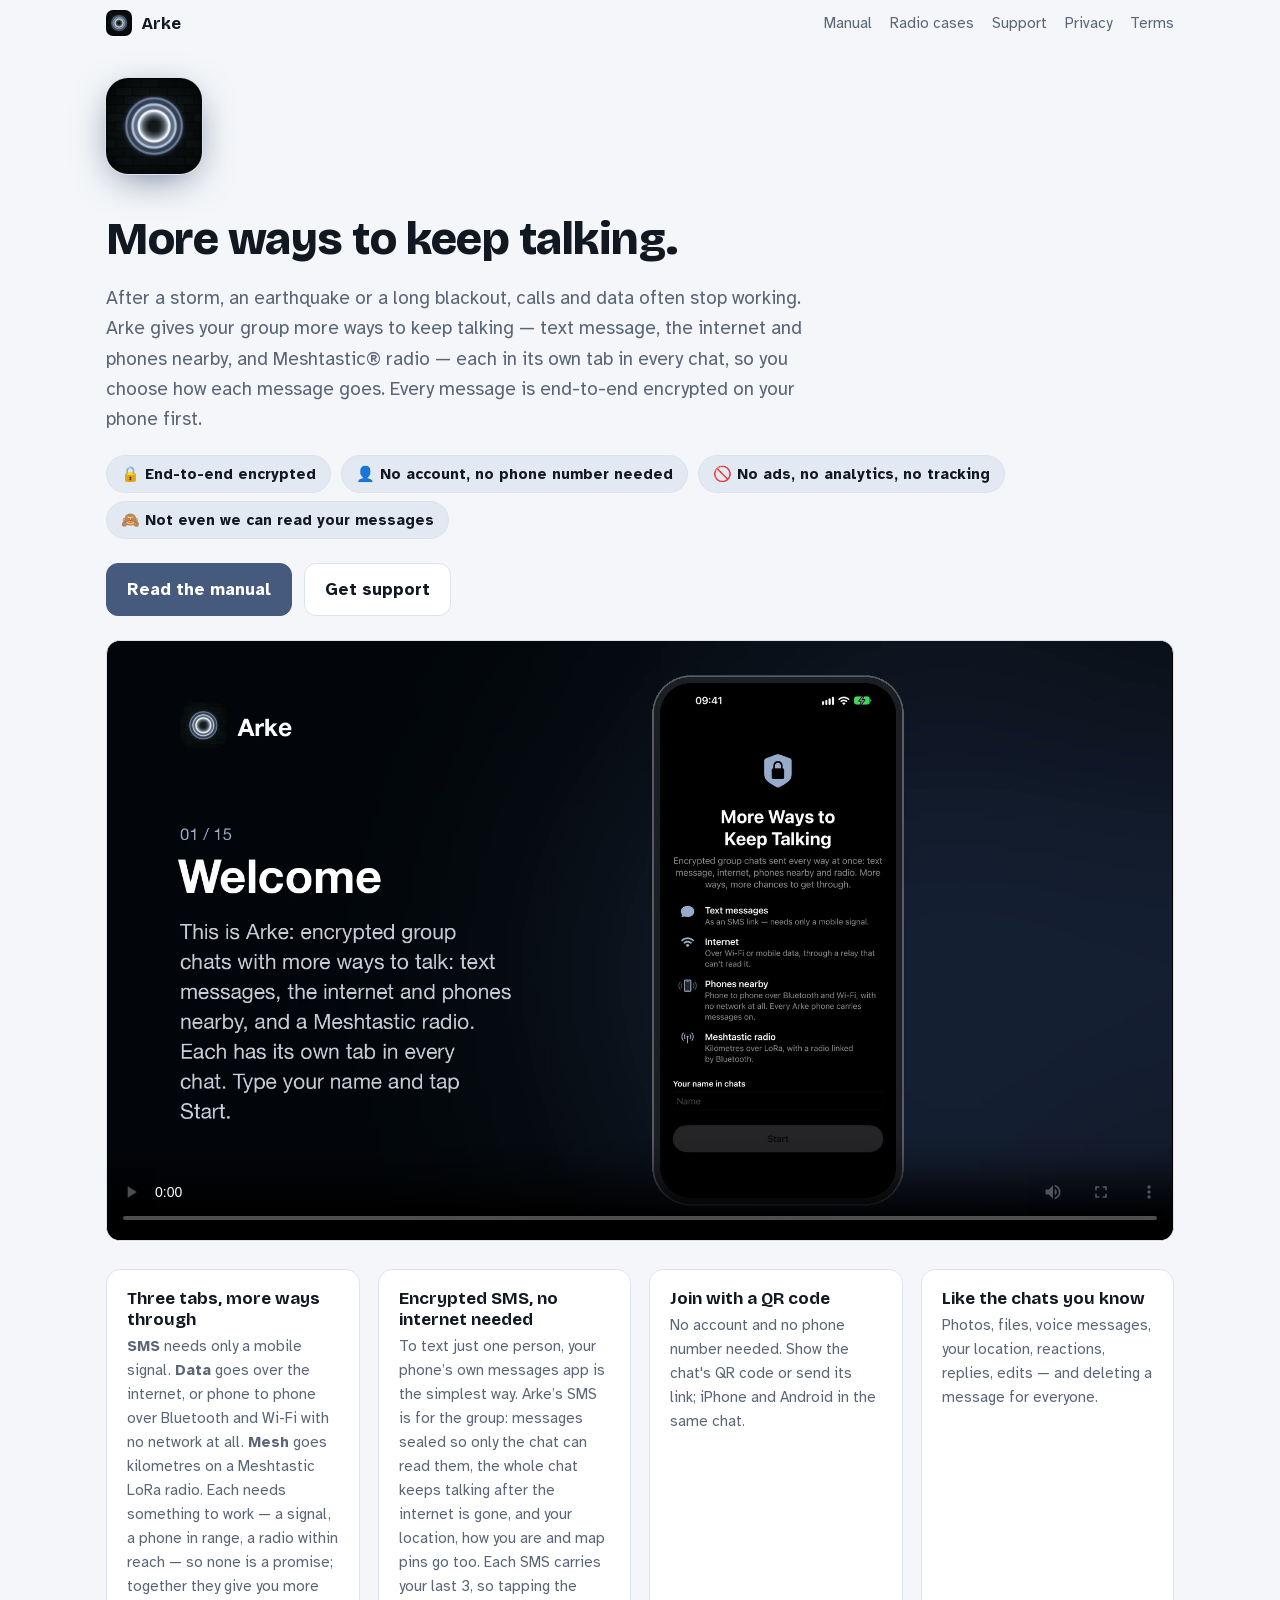
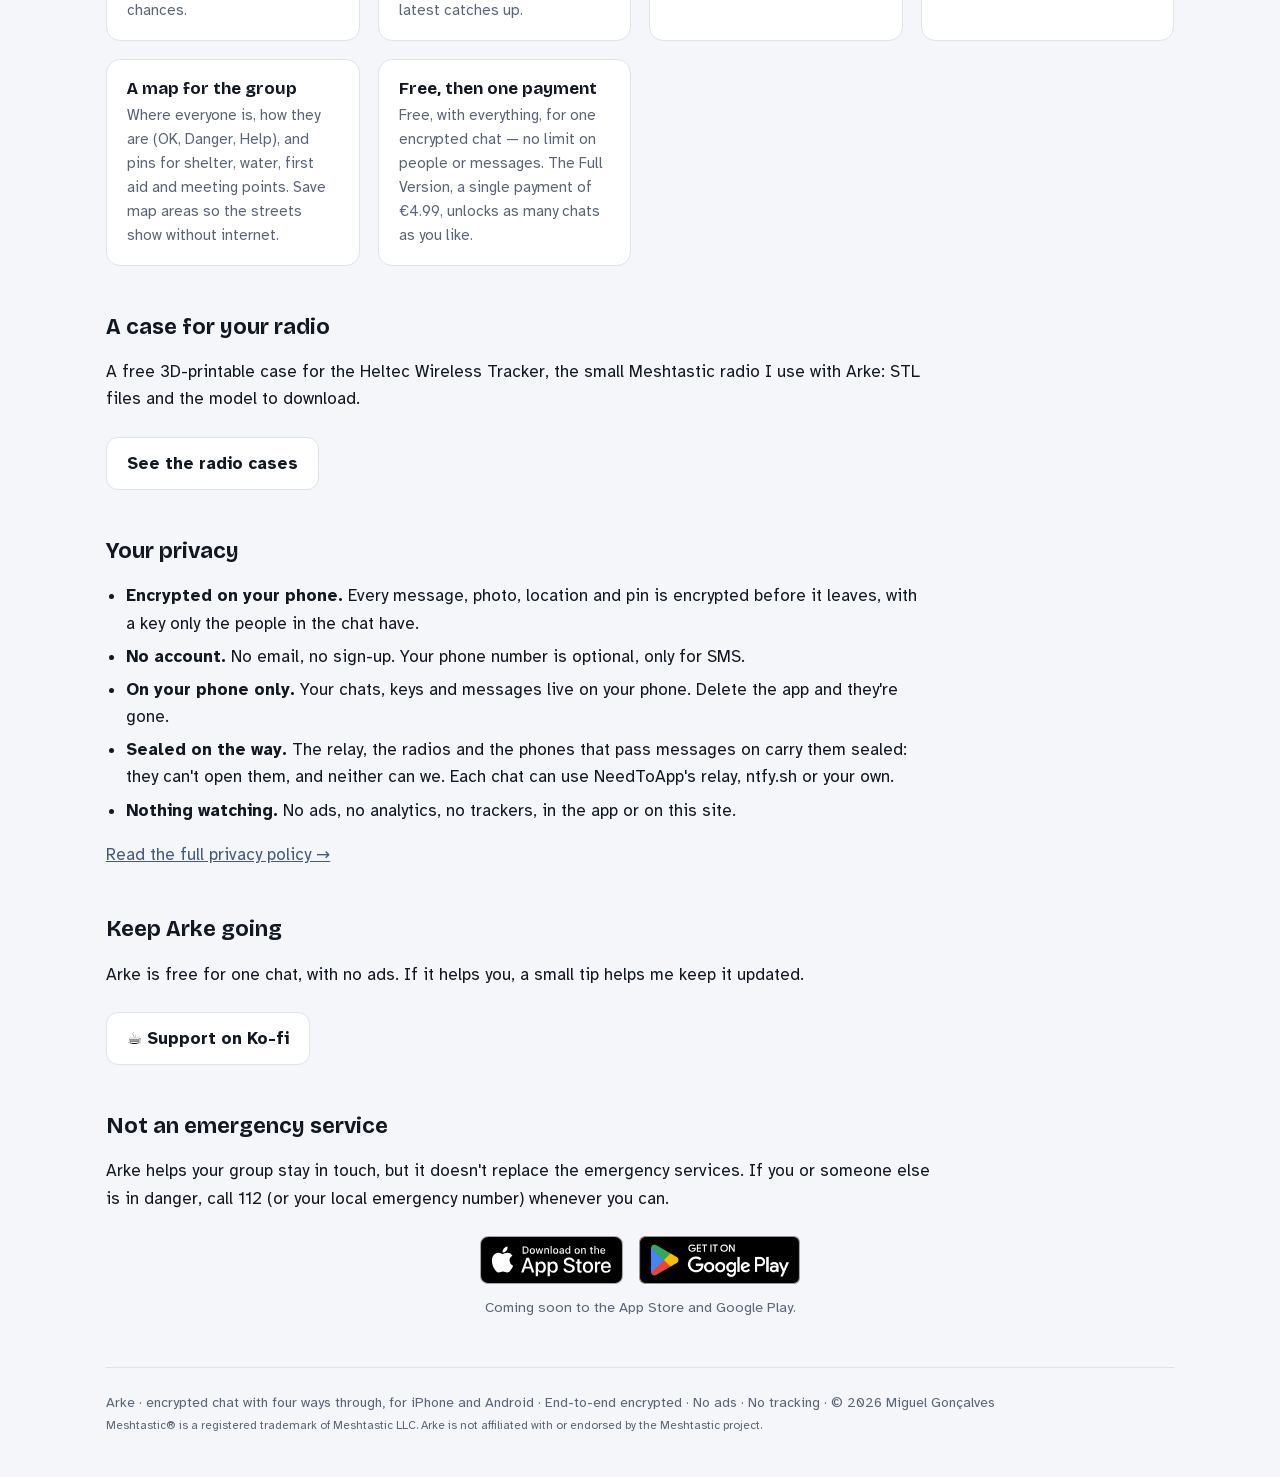
==== index.html @ 4cb04ae3 "Tour video v20: chat opens on the new message's tab, plain pin, map icon in the chat list Co-Authore" ====
<!doctype html>
<html lang="en">
<head>
<meta charset="utf-8">
<meta name="viewport" content="width=device-width, initial-scale=1">
<title>Arke — encrypted chat with four ways through</title>
<meta name="description" content="Arke is an end-to-end encrypted group chat with more ways to talk: SMS, internet and phones nearby, and Meshtastic radio, each in its own tab.">
<link rel="icon" href="manual/img/icon.png">
<meta property="og:type" content="website">
<meta property="og:site_name" content="Arke">
<meta property="og:title" content="Arke — encrypted chat with four ways through">
<meta property="og:description" content="Encrypted group chat with more ways to talk: SMS, internet and phones nearby, and Meshtastic radio, each in its own tab.">
<meta property="og:url" content="https://arke-app.github.io/">
<meta property="og:image" content="https://arke-app.github.io/manual/img/icon.png">
<meta name="twitter:card" content="summary">
<link rel="apple-touch-icon" href="manual/img/icon.png">
<link rel="stylesheet" href="fonts/fonts.css">
<link rel="stylesheet" href="site.css">
</head>
<body>
<div class="wrap">
<nav class="top">
  <a class="home" href="./"><img src="manual/img/icon.png" alt="">Arke</a>
  <a href="manual/">Manual</a>
  <a href="cases/">Radio cases</a>
  <a href="support/">Support</a>
  <a href="privacy/">Privacy</a>
  <a href="terms/">Terms</a>
</nav>
<img class="hero-icon" src="manual/img/icon.png" alt="Arke app icon">
<h1>More ways to keep talking.</h1>
<p class="lede">After a storm, an earthquake or a long blackout, calls and data often stop working. Arke gives your group more ways to keep talking — text message, the internet and phones nearby, and Meshtastic® radio — each in its own tab in every chat, so you choose how each message goes. Every message is end-to-end encrypted on your phone first.</p>
<ul class="badges" aria-label="Privacy">
  <li>🔒 End-to-end encrypted</li>
  <li>👤 No account, no phone number needed</li>
  <li>🚫 No ads, no analytics, no tracking</li>
  <li>🙈 Not even we can read your messages</li>
</ul>
<div class="buttons">
  <a class="btn primary" href="manual/">Read the manual</a>
  <a class="btn" href="support/">Get support</a>
</div>
<video controls preload="metadata" poster="manual/img/poster.jpg?v=20" src="media/Arke-Tour.mp4?v=20"></video>
<div class="grid">
  <div class="card"><h3>Three tabs, more ways through</h3><p><strong>SMS</strong> needs only a mobile signal. <strong>Data</strong> goes over the internet, or phone to phone over Bluetooth and Wi-Fi with no network at all. <strong>Mesh</strong> goes kilometres on a Meshtastic LoRa radio. Each needs something to work — a signal, a phone in range, a radio within reach — so none is a promise; together they give you more chances.</p></div>
  <div class="card"><h3>Encrypted SMS, no internet needed</h3><p>To text just one person, your phone’s own messages app is the simplest way. Arke’s SMS is for the group: messages sealed so only the chat can read them, the whole chat keeps talking after the internet is gone, and your location, how you are and map pins go too. Each SMS carries your last 3, so tapping the latest catches up.</p></div>
  <div class="card"><h3>Join with a QR code</h3><p>No account and no phone number needed. Show the chat's QR code or send its link; iPhone and Android in the same chat.</p></div>
  <div class="card"><h3>Like the chats you know</h3><p>Photos, files, voice messages, your location, reactions, replies, edits — and deleting a message for everyone.</p></div>
  <div class="card"><h3>A map for the group</h3><p>Where everyone is, how they are (OK, Danger, Help), and pins for shelter, water, first aid and meeting points. Save map areas so the streets show without internet.</p></div>
  <div class="card"><h3>Free, then one payment</h3><p>Free, with everything, for one encrypted chat — no limit on people or messages. The Full Version, a single payment of €4.99, unlocks as many chats as you like.</p></div>
</div>
<h2>A case for your radio</h2>
<p>A free 3D-printable case for the Heltec Wireless Tracker, the small Meshtastic radio I use with Arke: STL files and the model to download.</p>
<div class="buttons">
  <a class="btn" href="cases/">See the radio cases</a>
</div>
<h2 id="privacy">Your privacy</h2>
<ul class="privacy">
  <li><strong>Encrypted on your phone.</strong> Every message, photo, location and pin is encrypted before it leaves, with a key only the people in the chat have.</li>
  <li><strong>No account.</strong> No email, no sign-up. Your phone number is optional, only for SMS.</li>
  <li><strong>On your phone only.</strong> Your chats, keys and messages live on your phone. Delete the app and they're gone.</li>
  <li><strong>Sealed on the way.</strong> The relay, the radios and the phones that pass messages on carry them sealed: they can't open them, and neither can we. Each chat can use NeedToApp's relay, ntfy.sh or your own.</li>
  <li><strong>Nothing watching.</strong> No ads, no analytics, no trackers, in the app or on this site.</li>
</ul>
<p><a href="privacy/">Read the full privacy policy →</a></p>
<h2>Keep Arke going</h2>
<p>Arke is free for one chat, with no ads. If it helps you, a small tip helps me keep it updated.</p>
<div class="buttons">
  <a class="btn" href="https://ko-fi.com/needtoapp" target="_blank" rel="noopener">☕ Support on Ko-fi</a>
</div>
<h2>Not an emergency service</h2>
<p>Arke helps your group stay in touch, but it doesn't replace the emergency services. If you or someone else is in danger, call 112 (or your local emergency number) whenever you can.</p>
<!-- Store badges: not live yet. To turn one on, change its <span class="store soon"> to <a class="store" href="...">. -->
<div class="stores">
  <span class="store soon" aria-disabled="true"><img class="apple" src="media/badges/app-store-badge.svg" alt="Download on the App Store"></span>
  <span class="store soon" aria-disabled="true"><img class="google" src="media/badges/google-play-badge.png" alt="Get it on Google Play"></span>
  <p class="soon-note">Coming soon to the App Store and Google Play.</p>
</div>
<footer>Arke · encrypted chat with four ways through, for iPhone and Android · End-to-end encrypted · No ads · No tracking · © 2026 Miguel Gonçalves<br><small>Meshtastic® is a registered trademark of Meshtastic LLC. Arke is not affiliated with or endorsed by the Meshtastic project.</small></footer>
</div>
</body>
</html>
---- fonts/fonts.css ----
/* Self-hosted Google Fonts (SIL Open Font License): no requests to Google from this site. */
/* latin-ext */
@font-face {
  font-family: 'Atkinson Hyperlegible';
  font-style: italic;
  font-weight: 400;
  font-display: swap;
  src: url(../fonts/AtkinsonHyperlegible-400-italic-latin-ext.woff2) format('woff2');
  unicode-range: U+0100-02BA, U+02BD-02C5, U+02C7-02CC, U+02CE-02D7, U+02DD-02FF, U+0304, U+0308, U+0329, U+1D00-1DBF, U+1E00-1E9F, U+1EF2-1EFF, U+2020, U+20A0-20AB, U+20AD-20C4, U+2113, U+2C60-2C7F, U+A720-A7FF;
}
/* latin */
@font-face {
  font-family: 'Atkinson Hyperlegible';
  font-style: italic;
  font-weight: 400;
  font-display: swap;
  src: url(../fonts/AtkinsonHyperlegible-400-italic-latin.woff2) format('woff2');
  unicode-range: U+0000-00FF, U+0131, U+0152-0153, U+02BB-02BC, U+02C6, U+02DA, U+02DC, U+0304, U+0308, U+0329, U+2000-206F, U+20AC, U+2122, U+2191, U+2193, U+2212, U+2215, U+FEFF, U+FFFD;
}
/* latin-ext */
@font-face {
  font-family: 'Atkinson Hyperlegible';
  font-style: normal;
  font-weight: 400;
  font-display: swap;
  src: url(../fonts/AtkinsonHyperlegible-400-normal-latin-ext.woff2) format('woff2');
  unicode-range: U+0100-02BA, U+02BD-02C5, U+02C7-02CC, U+02CE-02D7, U+02DD-02FF, U+0304, U+0308, U+0329, U+1D00-1DBF, U+1E00-1E9F, U+1EF2-1EFF, U+2020, U+20A0-20AB, U+20AD-20C4, U+2113, U+2C60-2C7F, U+A720-A7FF;
}
/* latin */
@font-face {
  font-family: 'Atkinson Hyperlegible';
  font-style: normal;
  font-weight: 400;
  font-display: swap;
  src: url(../fonts/AtkinsonHyperlegible-400-normal-latin.woff2) format('woff2');
  unicode-range: U+0000-00FF, U+0131, U+0152-0153, U+02BB-02BC, U+02C6, U+02DA, U+02DC, U+0304, U+0308, U+0329, U+2000-206F, U+20AC, U+2122, U+2191, U+2193, U+2212, U+2215, U+FEFF, U+FFFD;
}
/* latin-ext */
@font-face {
  font-family: 'Atkinson Hyperlegible';
  font-style: normal;
  font-weight: 700;
  font-display: swap;
  src: url(../fonts/AtkinsonHyperlegible-700-normal-latin-ext.woff2) format('woff2');
  unicode-range: U+0100-02BA, U+02BD-02C5, U+02C7-02CC, U+02CE-02D7, U+02DD-02FF, U+0304, U+0308, U+0329, U+1D00-1DBF, U+1E00-1E9F, U+1EF2-1EFF, U+2020, U+20A0-20AB, U+20AD-20C4, U+2113, U+2C60-2C7F, U+A720-A7FF;
}
/* latin */
@font-face {
  font-family: 'Atkinson Hyperlegible';
  font-style: normal;
  font-weight: 700;
  font-display: swap;
  src: url(../fonts/AtkinsonHyperlegible-700-normal-latin.woff2) format('woff2');
  unicode-range: U+0000-00FF, U+0131, U+0152-0153, U+02BB-02BC, U+02C6, U+02DA, U+02DC, U+0304, U+0308, U+0329, U+2000-206F, U+20AC, U+2122, U+2191, U+2193, U+2212, U+2215, U+FEFF, U+FFFD;
}
/* latin-ext */
@font-face {
  font-family: 'Bricolage Grotesque';
  font-style: normal;
  font-weight: 600 800;
  font-stretch: 100%;
  font-display: swap;
  src: url(../fonts/BricolageGrotesque-600-800-normal-latin-ext.woff2) format('woff2');
  unicode-range: U+0100-02BA, U+02BD-02C5, U+02C7-02CC, U+02CE-02D7, U+02DD-02FF, U+0304, U+0308, U+0329, U+1D00-1DBF, U+1E00-1E9F, U+1EF2-1EFF, U+2020, U+20A0-20AB, U+20AD-20C4, U+2113, U+2C60-2C7F, U+A720-A7FF;
}
/* latin */
@font-face {
  font-family: 'Bricolage Grotesque';
  font-style: normal;
  font-weight: 600 800;
  font-stretch: 100%;
  font-display: swap;
  src: url(../fonts/BricolageGrotesque-600-800-normal-latin.woff2) format('woff2');
  unicode-range: U+0000-00FF, U+0131, U+0152-0153, U+02BB-02BC, U+02C6, U+02DA, U+02DC, U+0304, U+0308, U+0329, U+2000-206F, U+20AC, U+2122, U+2191, U+2193, U+2212, U+2215, U+FEFF, U+FFFD;
}
/* latin-ext */
@font-face {
  font-family: 'JetBrains Mono';
  font-style: normal;
  font-weight: 500;
  font-display: swap;
  src: url(../fonts/JetBrainsMono-500-normal-latin-ext.woff2) format('woff2');
  unicode-range: U+0100-02BA, U+02BD-02C5, U+02C7-02CC, U+02CE-02D7, U+02DD-02FF, U+0304, U+0308, U+0329, U+1D00-1DBF, U+1E00-1E9F, U+1EF2-1EFF, U+2020, U+20A0-20AB, U+20AD-20C4, U+2113, U+2C60-2C7F, U+A720-A7FF;
}
/* latin */
@font-face {
  font-family: 'JetBrains Mono';
  font-style: normal;
  font-weight: 500;
  font-display: swap;
  src: url(../fonts/JetBrainsMono-500-normal-latin.woff2) format('woff2');
  unicode-range: U+0000-00FF, U+0131, U+0152-0153, U+02BB-02BC, U+02C6, U+02DA, U+02DC, U+0304, U+0308, U+0329, U+2000-206F, U+20AC, U+2122, U+2191, U+2193, U+2212, U+2215, U+FEFF, U+FFFD;
}
---- site.css ----
:root {
  --bg: #f4f6f9; --surface: #ffffff; --ink: #121822; --muted: #5a6577; --line: #dde3eb;
  --neon: #465a7d; --neon-soft: #e3e9f3;
  --display: "Bricolage Grotesque", "Avenir Next", system-ui, sans-serif;
  --body: "Atkinson Hyperlegible", system-ui, -apple-system, sans-serif;
  color-scheme: light;
}
@media (prefers-color-scheme: dark) {
  :root { --bg: #0b0e13; --surface: #141922; --ink: #eef2f8; --muted: #a3aec0; --line: #263040;
          --neon: #96acd0; --neon-soft: #1c2636; color-scheme: dark; }
}
* { box-sizing: border-box; }
body { margin: 0; background: var(--bg); color: var(--ink); font: 17px/1.6 var(--body); }
a { color: var(--neon); }
/* Wide page with side gutters (same as the manual); text lines stay readable with max-width on the text itself. */
.wrap { max-width: 1180px; margin: 0 auto; padding-inline: clamp(20px, 5vw, 56px); }
p { max-width: 75ch; }
.soon-note, .card p { max-width: none; }
/* No rubber-band bounce at the top and bottom: it pulled the fixed bar down with the page. */
html, body { overscroll-behavior-y: none; }
nav.top { display: flex; align-items: center; gap: 18px; padding-block: 10px; flex-wrap: wrap; position: sticky; top: 0; z-index: 20; background: var(--bg); }
nav.top .home { display: flex; align-items: center; gap: 10px; font: 700 17px var(--display); color: var(--ink); text-decoration: none; margin-right: auto; }
nav.top .home img { width: 26px; height: 26px; border-radius: 7px; }
nav.top a:not(.home) { color: var(--muted); text-decoration: none; font-size: 15px; }
nav.top a:not(.home):hover, nav.top a[aria-current] { color: var(--neon); }
h1 { font: 800 clamp(32px, 4.5vw, 46px)/1.08 var(--display); letter-spacing: -0.01em; margin: 32px 0 14px; text-wrap: balance; }
h2 { font: 700 22px/1.25 var(--display); margin: 48px 0 12px; }
.lede { font-size: 19px; color: var(--muted); max-width: 60ch; }
.hero-icon { width: 96px; height: 96px; border-radius: 22px; margin-top: 32px; box-shadow: 0 0 0 1px var(--line), 0 10px 40px -12px var(--neon); }
.buttons { display: flex; gap: 12px; flex-wrap: wrap; margin-block: 24px; }
.btn { display: inline-block; padding: 12px 20px; border-radius: 12px; font-weight: 700; text-decoration: none; border: 1px solid var(--line); background: var(--surface); color: var(--ink); }
.stores { display: flex; flex-wrap: wrap; align-items: center; justify-content: center; gap: 12px 16px; margin-block: 24px 0; }
.store { display: inline-flex; line-height: 0; }
.store img { height: 48px; width: auto; }
.store.soon { cursor: default; }
.soon-note { flex-basis: 100%; margin: 0; text-align: center; font-size: 0.9rem; color: var(--muted); }
.btn.primary { background: var(--neon); border-color: var(--neon); color: #fff; }
video { width: 100%; aspect-ratio: 16 / 9; border-radius: 14px; background: #000; border: 1px solid var(--line); display: block; }
.grid { display: grid; grid-template-columns: repeat(auto-fit, minmax(240px, 1fr)); gap: 18px; margin-block: 28px; }
/* Support: two questions per row, with more room. */
.grid.faq { grid-template-columns: repeat(2, 1fr); gap: 20px; }
@media (max-width: 700px) { .grid.faq { grid-template-columns: 1fr; } }
.grid.faq .card { padding: 22px 24px; }
.grid.faq .card h3 { margin-bottom: 8px; }
.grid.faq .card p { line-height: 1.6; }
.card { background: var(--surface); border: 1px solid var(--line); border-radius: 14px; padding: 18px 20px; }
.card h3 { margin: 0 0 4px; font: 700 17px var(--display); }
.card p { margin: 0; color: var(--muted); font-size: 15px; }
.updated { color: var(--muted); font-size: 15px; }
.contact { margin-block: 28px; }
footer { border-top: 1px solid var(--line); margin-top: 48px; padding-block: 24px 40px; color: var(--muted); font-size: 14px; }
/* Light orange button in the dark: dark text reads better than white on it. */
@media (prefers-color-scheme: dark) { .btn.primary { color: #0b1220; } }
.hero-icon { box-shadow: 0 0 0 1px var(--line), 0 10px 40px -12px var(--neon); }
/* Privacy at a glance, under the opening text. */
.badges { list-style: none; padding: 0; margin: 20px 0 0; display: flex; flex-wrap: wrap; gap: 8px 10px; }
.badges li { background: var(--neon-soft); color: var(--ink); border: 1px solid var(--line); border-radius: 999px; padding: 6px 14px; font-size: 15px; font-weight: 700; }
.privacy { padding-left: 1.2em; max-width: 75ch; }
.privacy li { margin-block: 6px; }
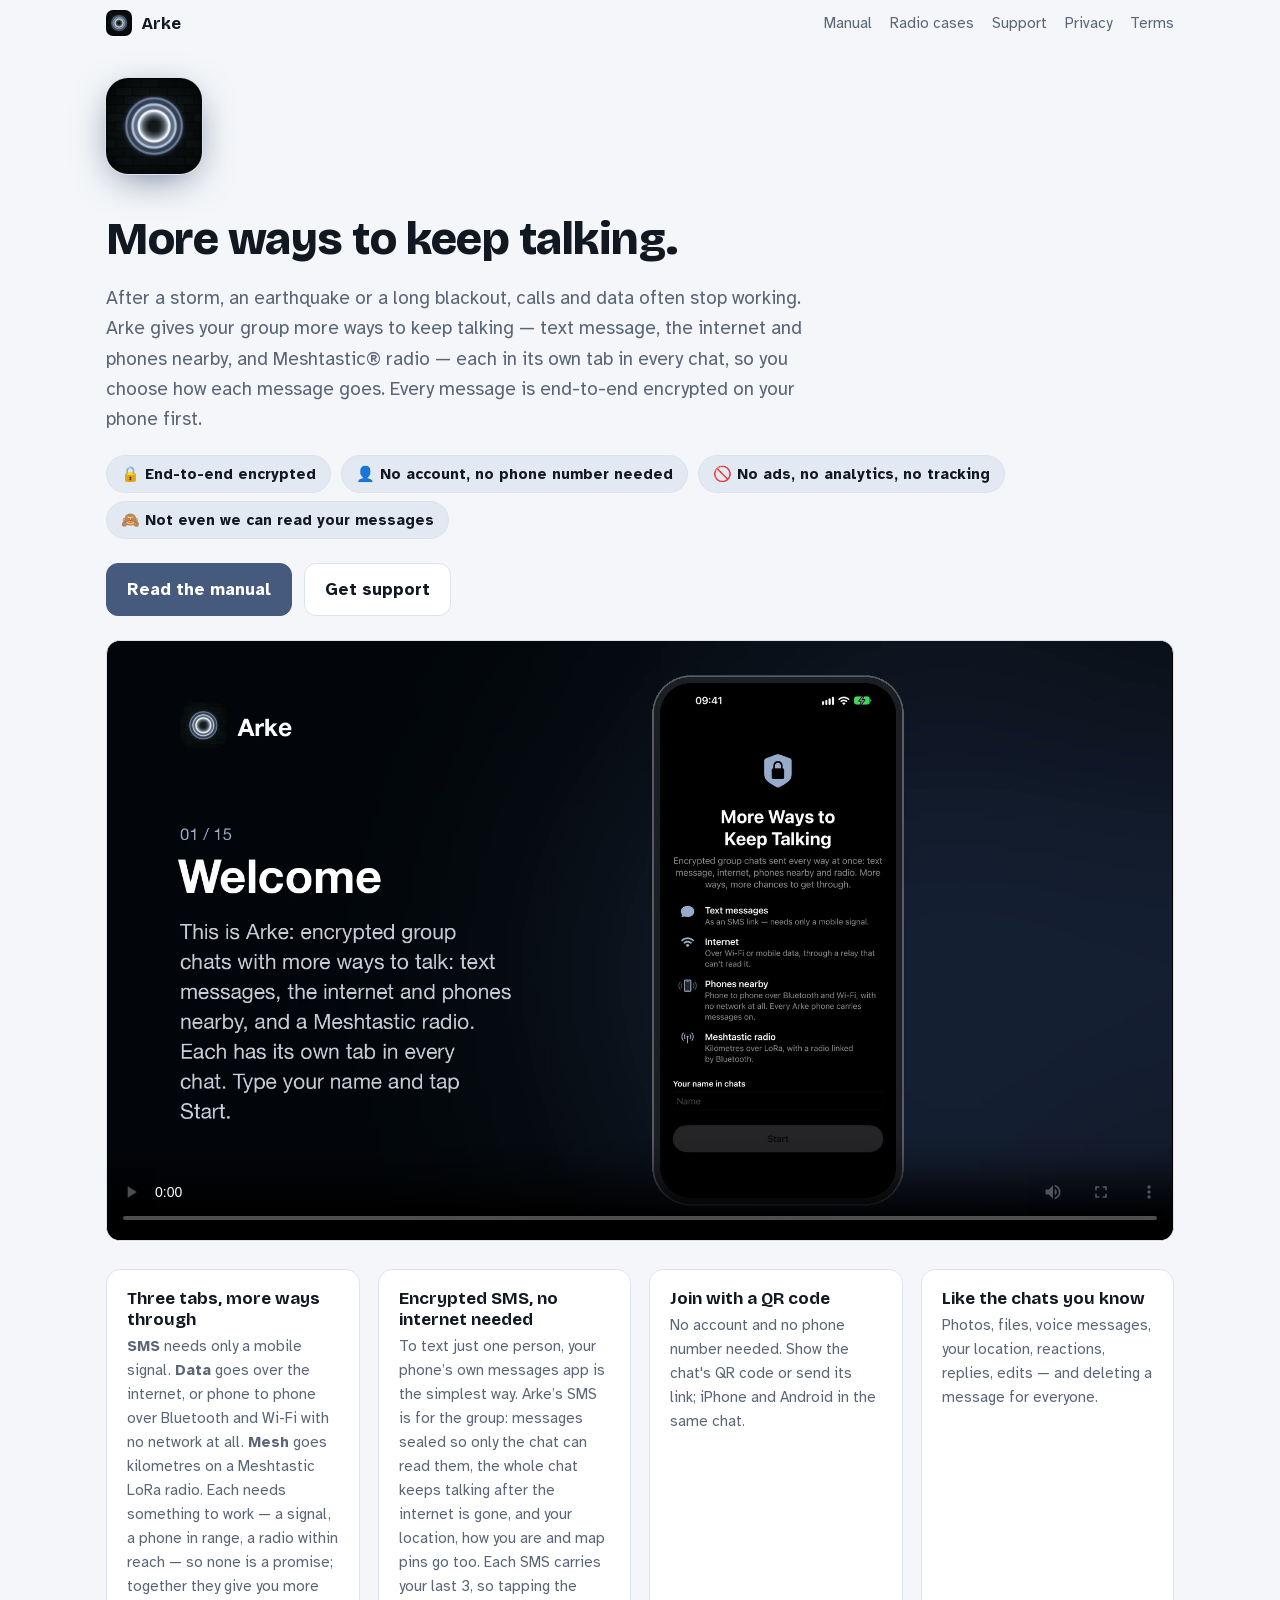
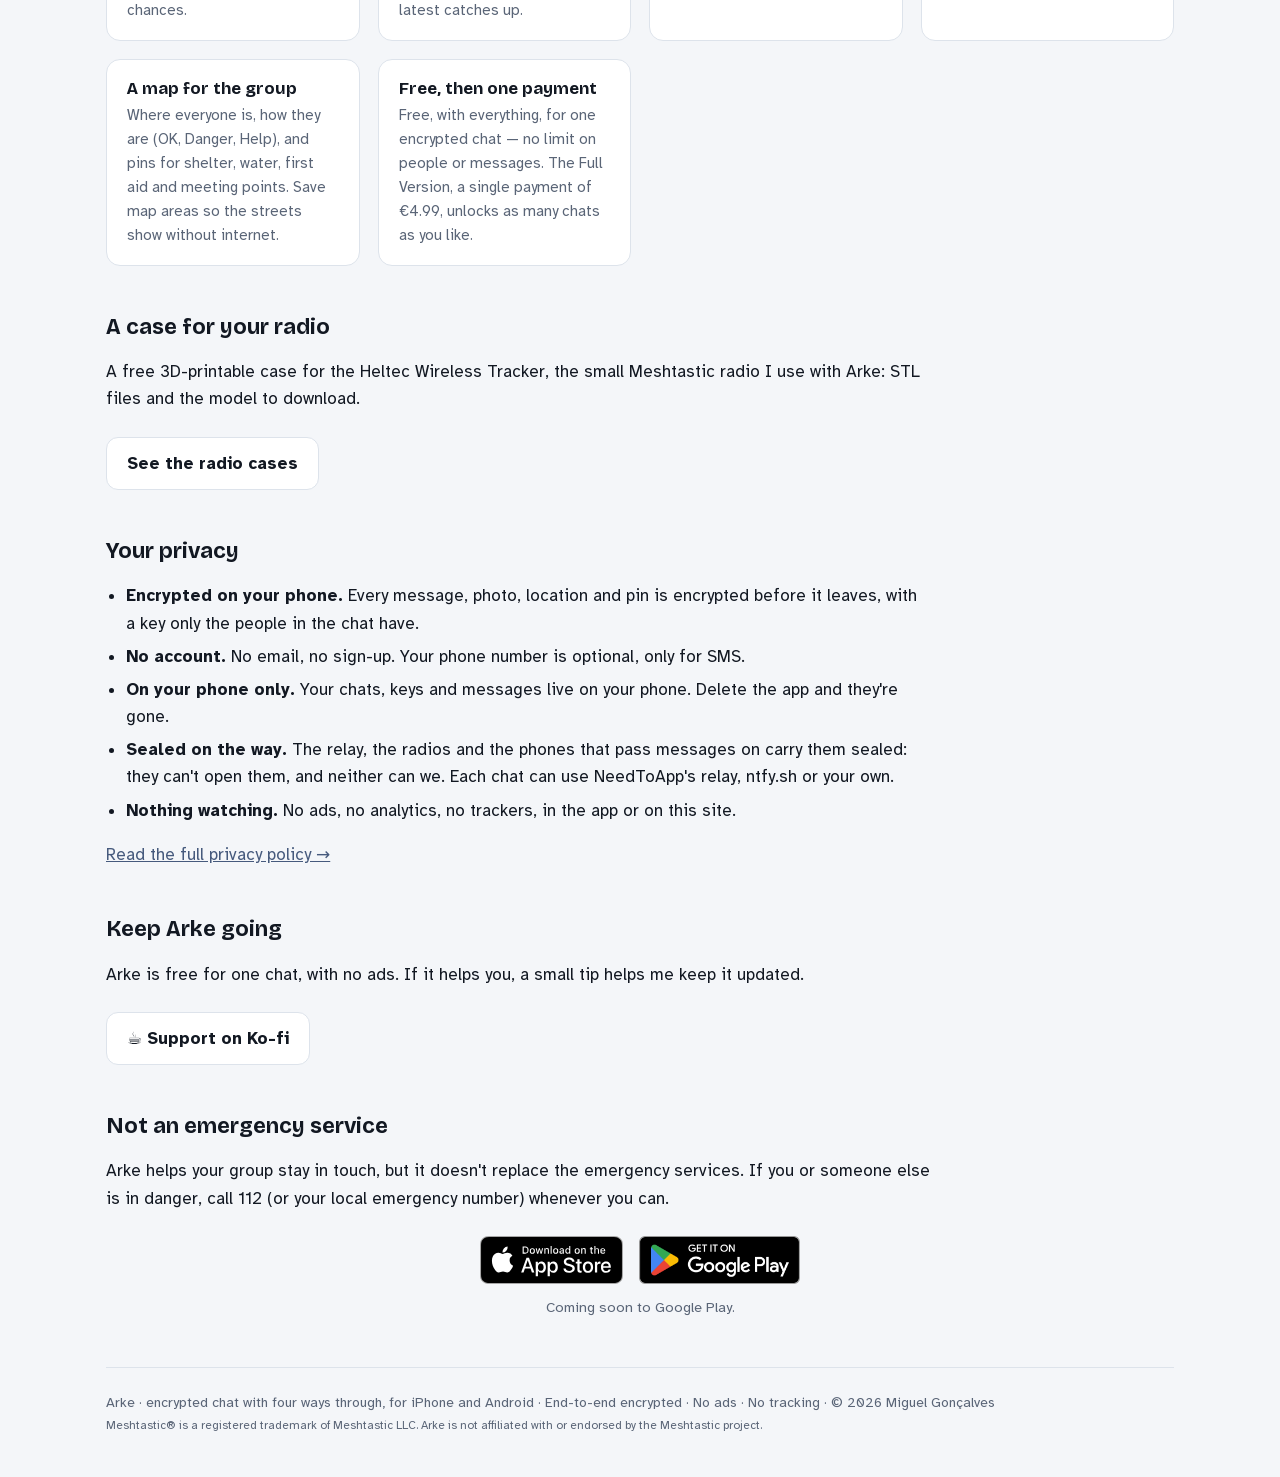
==== commit 54aaac72: "App Store badge live (Arke 1.0 on the App Store); tour video v21 (Unlock at the end) Co-Authored-By:" ====
--- a/index.html
+++ b/index.html
@@ -40,7 +40,7 @@
   <a class="btn primary" href="manual/">Read the manual</a>
   <a class="btn" href="support/">Get support</a>
 </div>
-<video controls preload="metadata" poster="manual/img/poster.jpg?v=20" src="media/Arke-Tour.mp4?v=20"></video>
+<video controls preload="metadata" poster="manual/img/poster.jpg?v=21" src="media/Arke-Tour.mp4?v=21"></video>
 <div class="grid">
   <div class="card"><h3>Three tabs, more ways through</h3><p><strong>SMS</strong> needs only a mobile signal. <strong>Data</strong> goes over the internet, or phone to phone over Bluetooth and Wi-Fi with no network at all. <strong>Mesh</strong> goes kilometres on a Meshtastic LoRa radio. Each needs something to work — a signal, a phone in range, a radio within reach — so none is a promise; together they give you more chances.</p></div>
   <div class="card"><h3>Encrypted SMS, no internet needed</h3><p>To text just one person, your phone’s own messages app is the simplest way. Arke’s SMS is for the group: messages sealed so only the chat can read them, the whole chat keeps talking after the internet is gone, and your location, how you are and map pins go too. Each SMS carries your last 3, so tapping the latest catches up.</p></div>
@@ -70,11 +70,11 @@
 </div>
 <h2>Not an emergency service</h2>
 <p>Arke helps your group stay in touch, but it doesn't replace the emergency services. If you or someone else is in danger, call 112 (or your local emergency number) whenever you can.</p>
-<!-- Store badges: not live yet. To turn one on, change its <span class="store soon"> to <a class="store" href="...">. -->
+<!-- Store badges: Google Play not live yet. To turn it on, change its <span class="store soon"> to <a class="store" href="...">. -->
 <div class="stores">
-  <span class="store soon" aria-disabled="true"><img class="apple" src="media/badges/app-store-badge.svg" alt="Download on the App Store"></span>
+  <a class="store" href="https://apps.apple.com/app/id6834176723"><img class="apple" src="media/badges/app-store-badge.svg" alt="Download on the App Store"></a>
   <span class="store soon" aria-disabled="true"><img class="google" src="media/badges/google-play-badge.png" alt="Get it on Google Play"></span>
-  <p class="soon-note">Coming soon to the App Store and Google Play.</p>
+  <p class="soon-note">Coming soon to Google Play.</p>
 </div>
 <footer>Arke · encrypted chat with four ways through, for iPhone and Android · End-to-end encrypted · No ads · No tracking · © 2026 Miguel Gonçalves<br><small>Meshtastic® is a registered trademark of Meshtastic LLC. Arke is not affiliated with or endorsed by the Meshtastic project.</small></footer>
 </div>
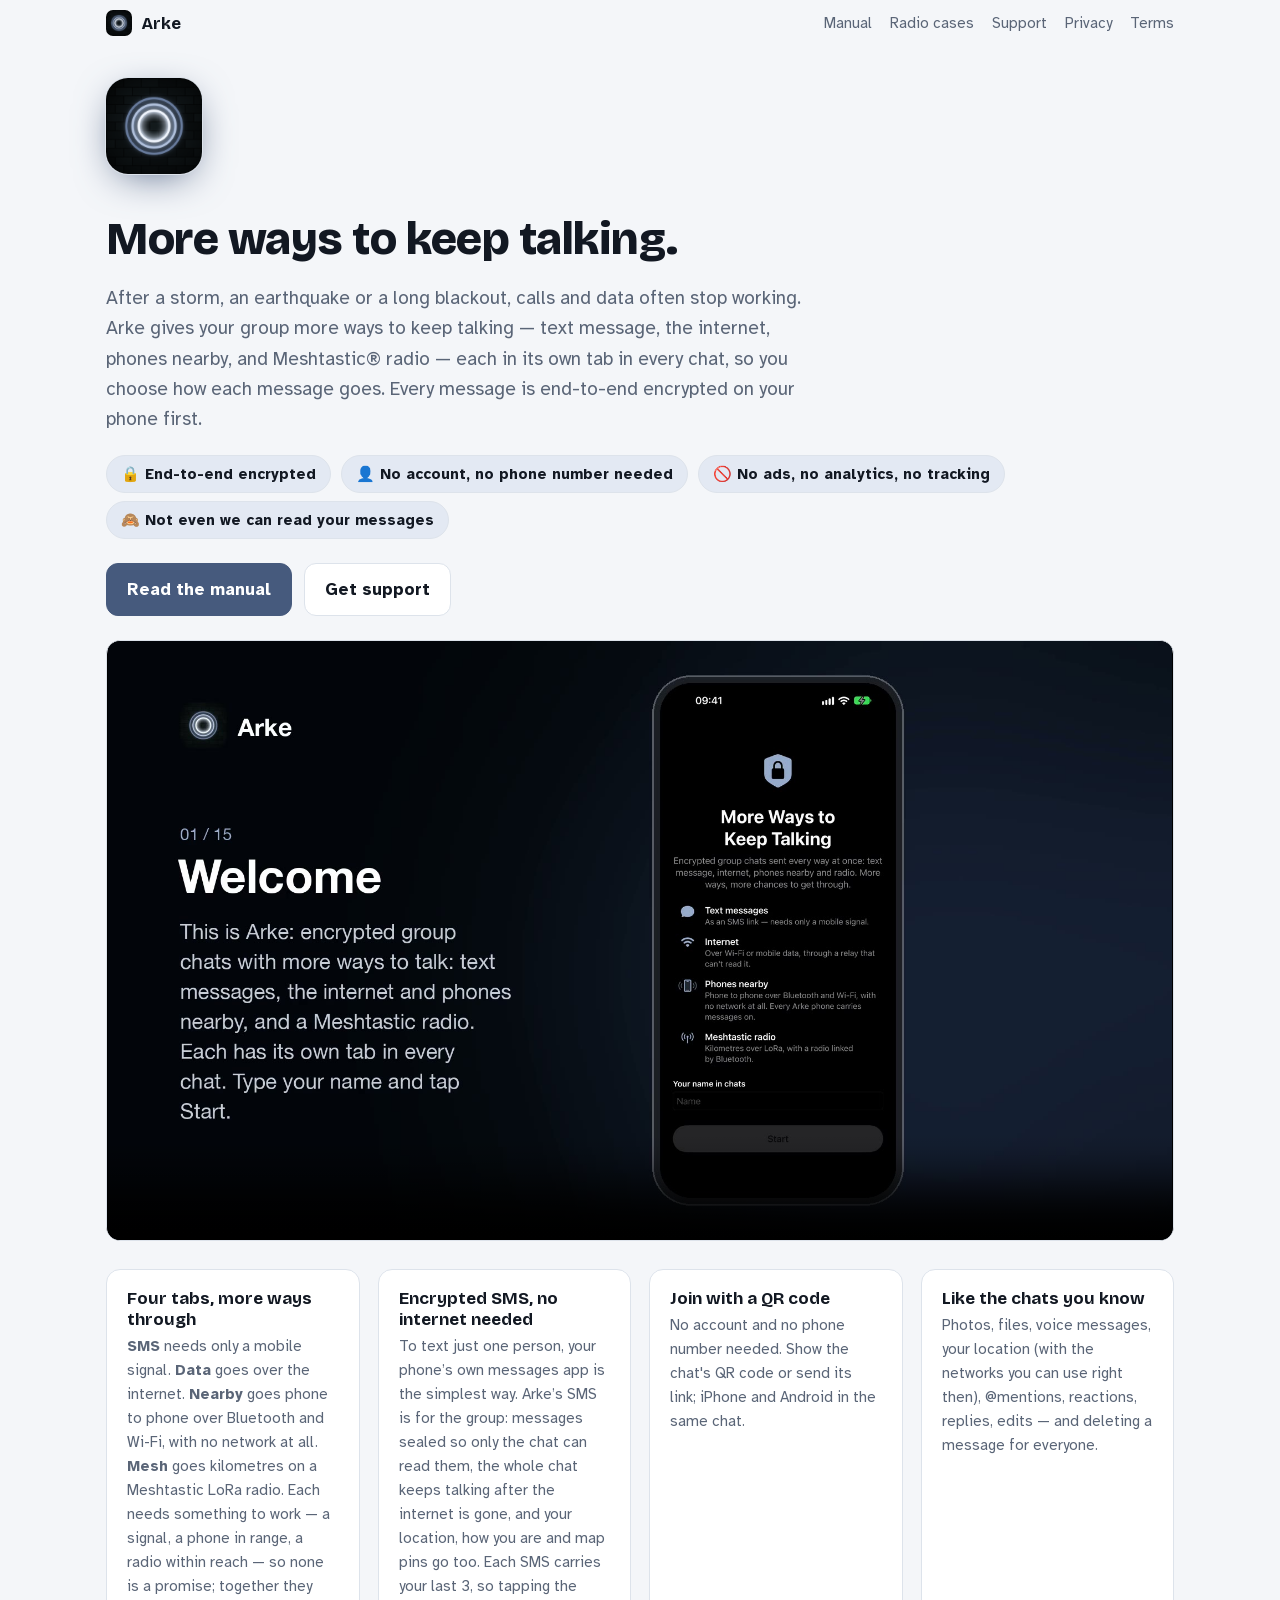
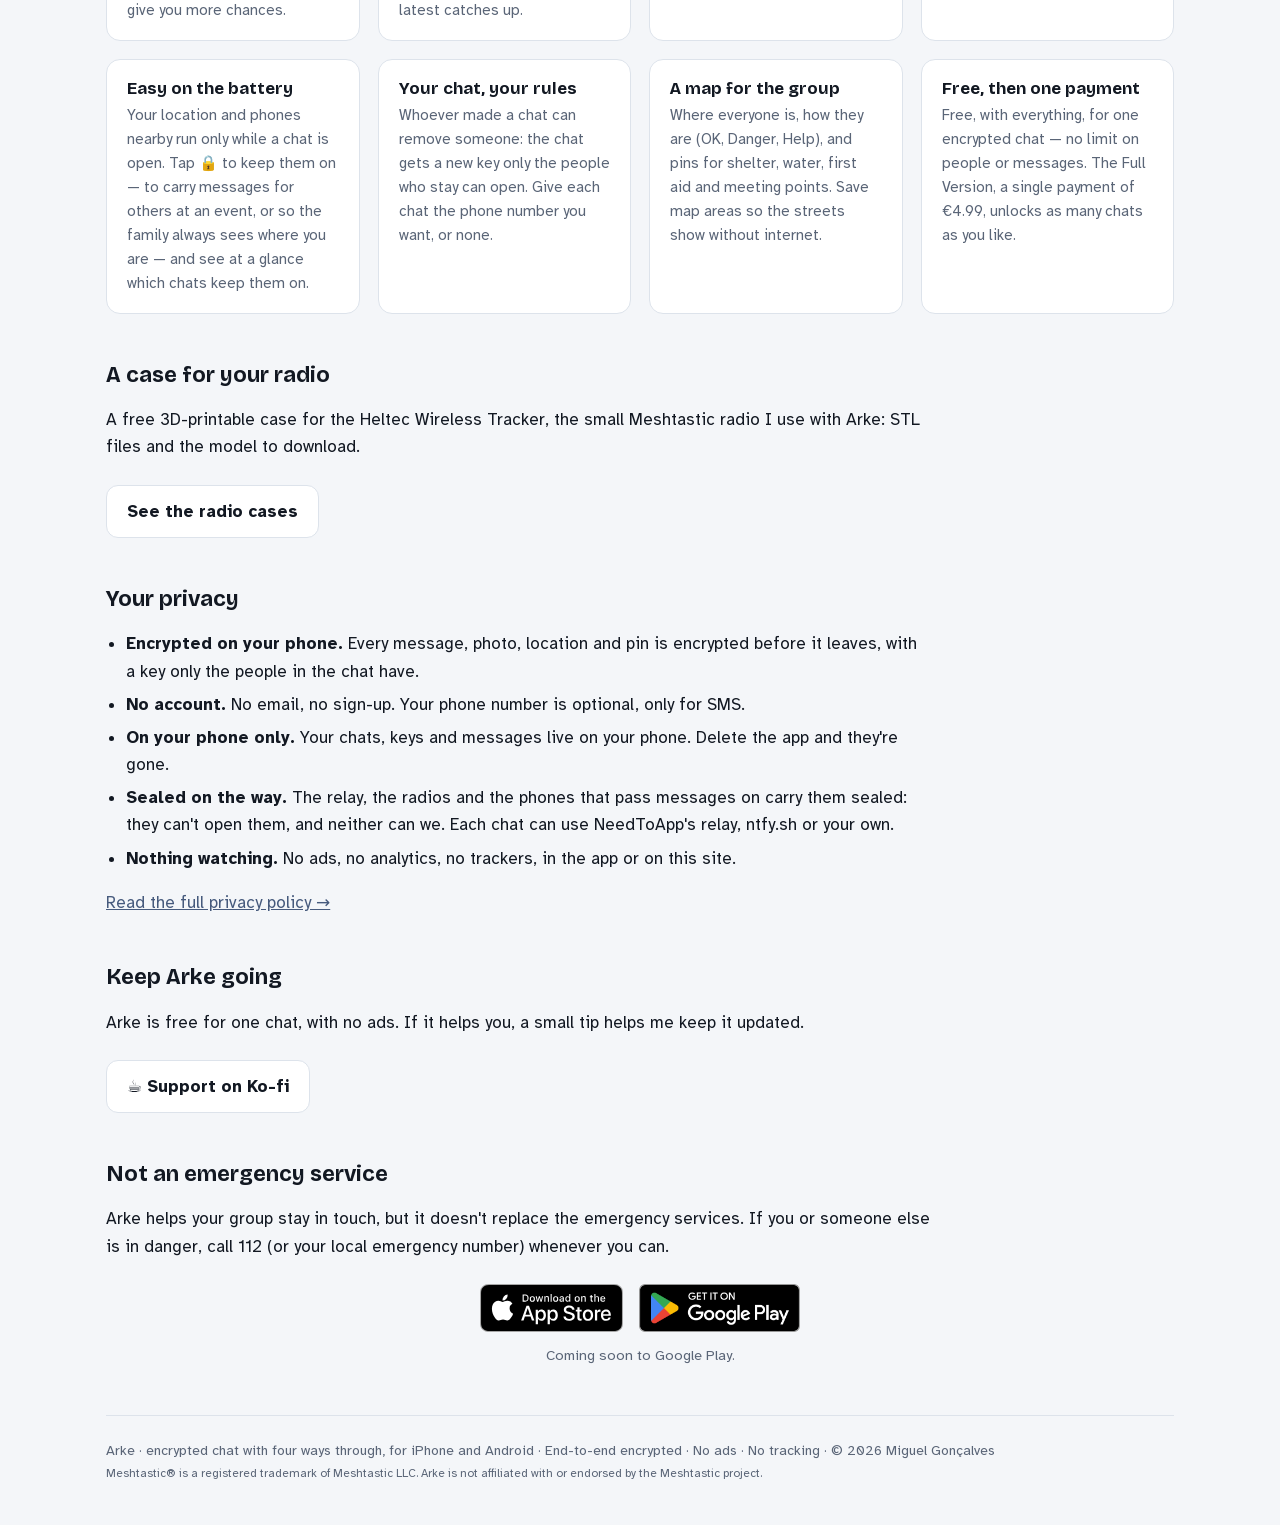
==== commit 0aaef656: "Site and manual for Arke 1.0.3: four tabs (Nearby of its own), sensors only while a chat is open unl" ====
--- a/index.html
+++ b/index.html
@@ -4,12 +4,12 @@
 <meta charset="utf-8">
 <meta name="viewport" content="width=device-width, initial-scale=1">
 <title>Arke — encrypted chat with four ways through</title>
-<meta name="description" content="Arke is an end-to-end encrypted group chat with more ways to talk: SMS, internet and phones nearby, and Meshtastic radio, each in its own tab.">
+<meta name="description" content="Arke is an end-to-end encrypted group chat with more ways to talk: SMS, the internet, phones nearby and Meshtastic radio, each in its own tab.">
 <link rel="icon" href="manual/img/icon.png">
 <meta property="og:type" content="website">
 <meta property="og:site_name" content="Arke">
 <meta property="og:title" content="Arke — encrypted chat with four ways through">
-<meta property="og:description" content="Encrypted group chat with more ways to talk: SMS, internet and phones nearby, and Meshtastic radio, each in its own tab.">
+<meta property="og:description" content="Encrypted group chat with more ways to talk: SMS, the internet, phones nearby and Meshtastic radio, each in its own tab.">
 <meta property="og:url" content="https://arke-app.github.io/">
 <meta property="og:image" content="https://arke-app.github.io/manual/img/icon.png">
 <meta name="twitter:card" content="summary">
@@ -29,7 +29,7 @@
 </nav>
 <img class="hero-icon" src="manual/img/icon.png" alt="Arke app icon">
 <h1>More ways to keep talking.</h1>
-<p class="lede">After a storm, an earthquake or a long blackout, calls and data often stop working. Arke gives your group more ways to keep talking — text message, the internet and phones nearby, and Meshtastic® radio — each in its own tab in every chat, so you choose how each message goes. Every message is end-to-end encrypted on your phone first.</p>
+<p class="lede">After a storm, an earthquake or a long blackout, calls and data often stop working. Arke gives your group more ways to keep talking — text message, the internet, phones nearby, and Meshtastic® radio — each in its own tab in every chat, so you choose how each message goes. Every message is end-to-end encrypted on your phone first.</p>
 <ul class="badges" aria-label="Privacy">
   <li>🔒 End-to-end encrypted</li>
   <li>👤 No account, no phone number needed</li>
@@ -40,12 +40,14 @@
   <a class="btn primary" href="manual/">Read the manual</a>
   <a class="btn" href="support/">Get support</a>
 </div>
-<video controls preload="metadata" poster="manual/img/poster.jpg?v=21" src="media/Arke-Tour.mp4?v=21"></video>
+<video controls preload="metadata" poster="manual/img/poster.jpg?v=22" src="media/Arke-Tour.mp4?v=22"></video>
 <div class="grid">
-  <div class="card"><h3>Three tabs, more ways through</h3><p><strong>SMS</strong> needs only a mobile signal. <strong>Data</strong> goes over the internet, or phone to phone over Bluetooth and Wi-Fi with no network at all. <strong>Mesh</strong> goes kilometres on a Meshtastic LoRa radio. Each needs something to work — a signal, a phone in range, a radio within reach — so none is a promise; together they give you more chances.</p></div>
+  <div class="card"><h3>Four tabs, more ways through</h3><p><strong>SMS</strong> needs only a mobile signal. <strong>Data</strong> goes over the internet. <strong>Nearby</strong> goes phone to phone over Bluetooth and Wi-Fi, with no network at all. <strong>Mesh</strong> goes kilometres on a Meshtastic LoRa radio. Each needs something to work — a signal, a phone in range, a radio within reach — so none is a promise; together they give you more chances.</p></div>
   <div class="card"><h3>Encrypted SMS, no internet needed</h3><p>To text just one person, your phone’s own messages app is the simplest way. Arke’s SMS is for the group: messages sealed so only the chat can read them, the whole chat keeps talking after the internet is gone, and your location, how you are and map pins go too. Each SMS carries your last 3, so tapping the latest catches up.</p></div>
   <div class="card"><h3>Join with a QR code</h3><p>No account and no phone number needed. Show the chat's QR code or send its link; iPhone and Android in the same chat.</p></div>
-  <div class="card"><h3>Like the chats you know</h3><p>Photos, files, voice messages, your location, reactions, replies, edits — and deleting a message for everyone.</p></div>
+  <div class="card"><h3>Like the chats you know</h3><p>Photos, files, voice messages, your location (with the networks you can use right then), @mentions, reactions, replies, edits — and deleting a message for everyone.</p></div>
+  <div class="card"><h3>Easy on the battery</h3><p>Your location and phones nearby run only while a chat is open. Tap 🔒 to keep them on — to carry messages for others at an event, or so the family always sees where you are — and see at a glance which chats keep them on.</p></div>
+  <div class="card"><h3>Your chat, your rules</h3><p>Whoever made a chat can remove someone: the chat gets a new key only the people who stay can open. Give each chat the phone number you want, or none.</p></div>
   <div class="card"><h3>A map for the group</h3><p>Where everyone is, how they are (OK, Danger, Help), and pins for shelter, water, first aid and meeting points. Save map areas so the streets show without internet.</p></div>
   <div class="card"><h3>Free, then one payment</h3><p>Free, with everything, for one encrypted chat — no limit on people or messages. The Full Version, a single payment of €4.99, unlocks as many chats as you like.</p></div>
 </div>
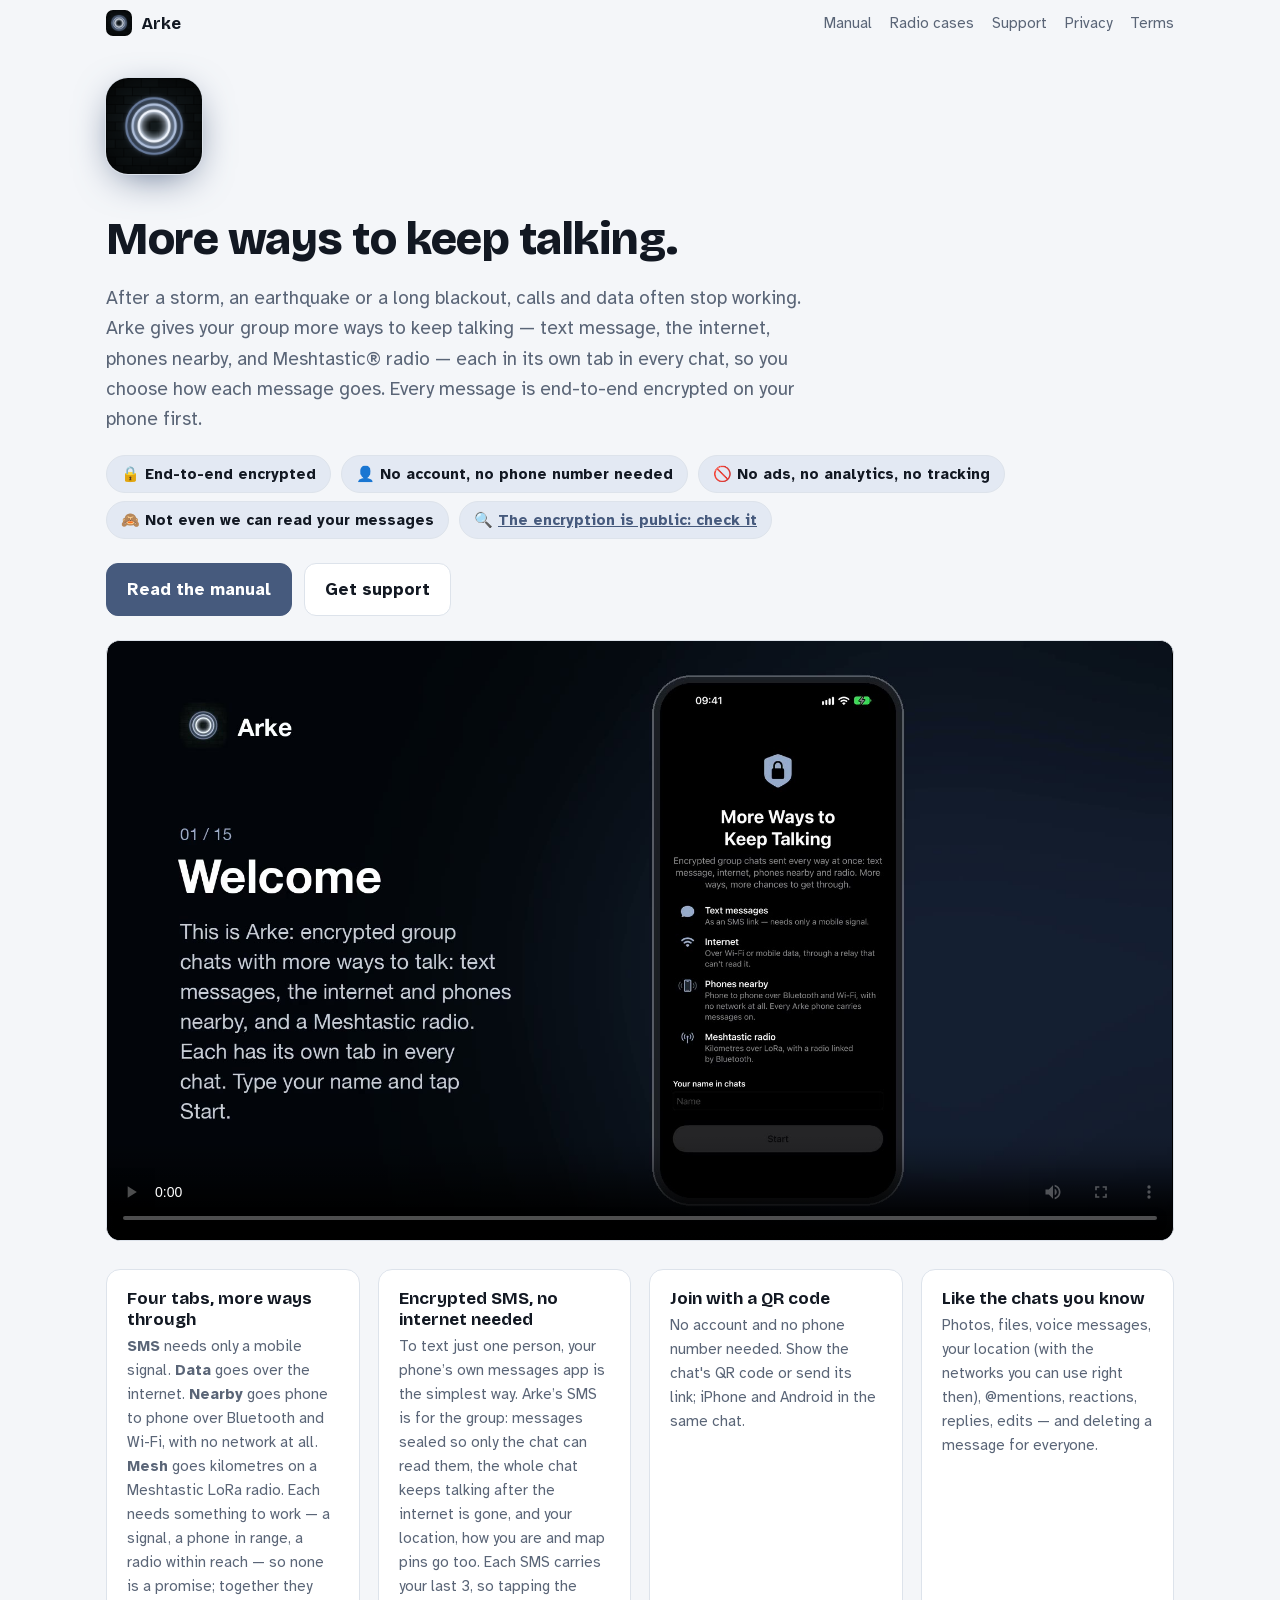
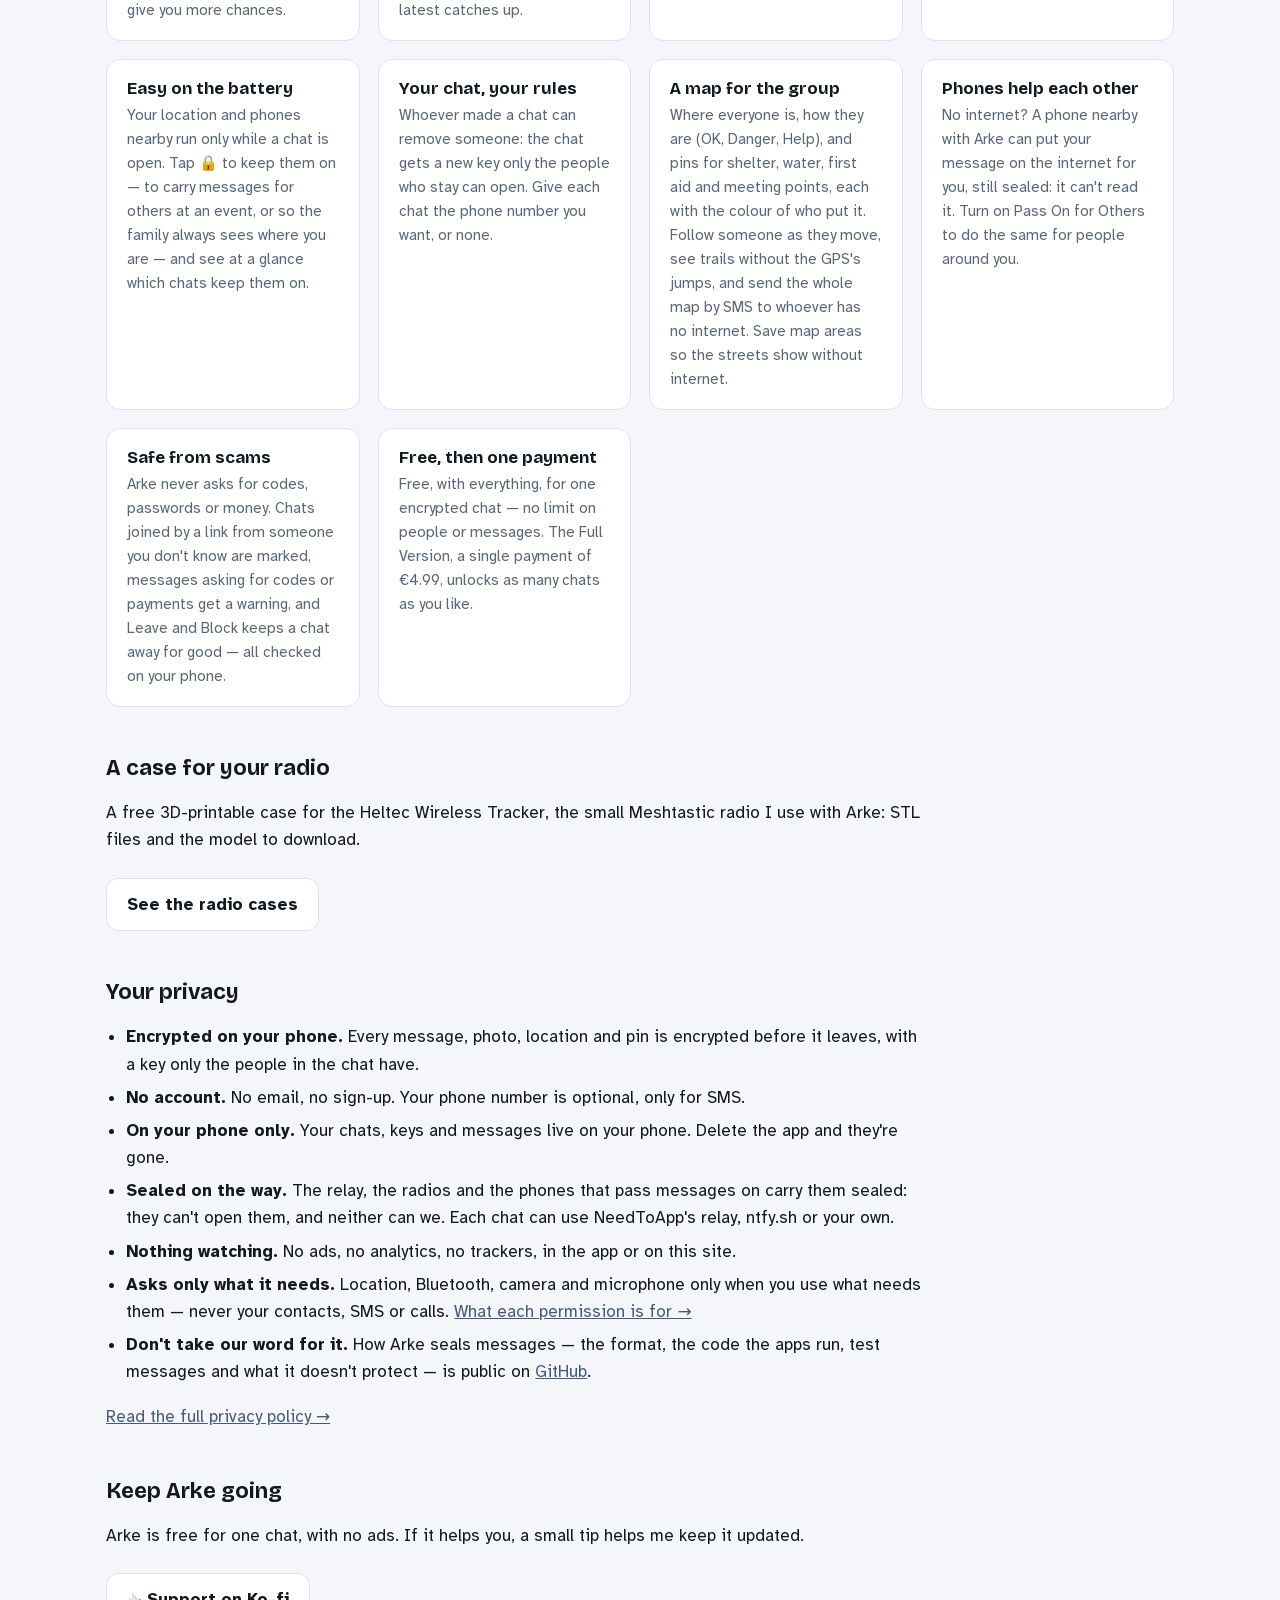
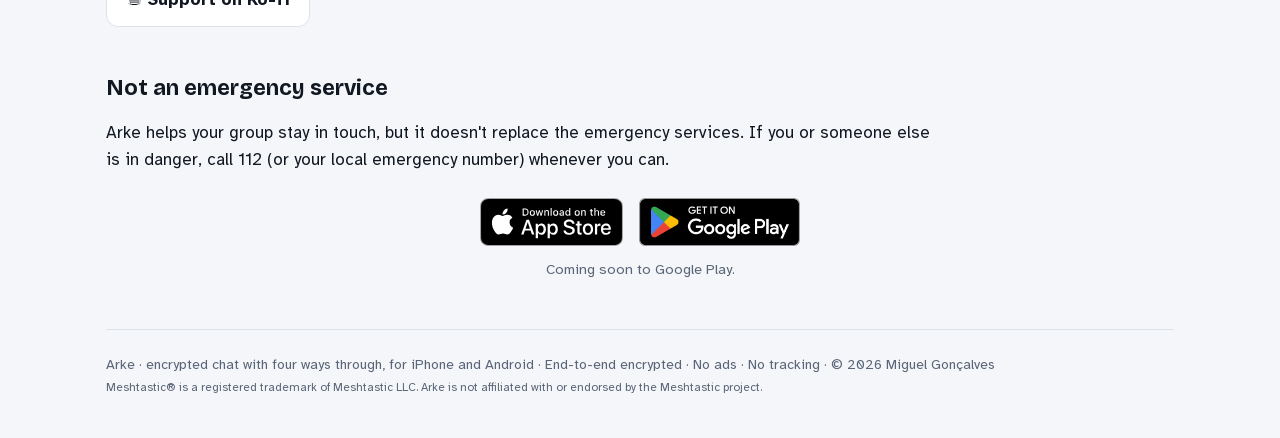
==== commit a2e9337e: "Arke 1.1: manual (map: one dot per person, Follow, Trails, who put a pin, Send Map by SMS; phones po" ====
--- a/index.html
+++ b/index.html
@@ -35,6 +35,7 @@
   <li>👤 No account, no phone number needed</li>
   <li>🚫 No ads, no analytics, no tracking</li>
   <li>🙈 Not even we can read your messages</li>
+  <li>🔍 <a href="https://github.com/arke-app/arke-protocol">The encryption is public: check it</a></li>
 </ul>
 <div class="buttons">
   <a class="btn primary" href="manual/">Read the manual</a>
@@ -48,7 +49,9 @@
   <div class="card"><h3>Like the chats you know</h3><p>Photos, files, voice messages, your location (with the networks you can use right then), @mentions, reactions, replies, edits — and deleting a message for everyone.</p></div>
   <div class="card"><h3>Easy on the battery</h3><p>Your location and phones nearby run only while a chat is open. Tap 🔒 to keep them on — to carry messages for others at an event, or so the family always sees where you are — and see at a glance which chats keep them on.</p></div>
   <div class="card"><h3>Your chat, your rules</h3><p>Whoever made a chat can remove someone: the chat gets a new key only the people who stay can open. Give each chat the phone number you want, or none.</p></div>
-  <div class="card"><h3>A map for the group</h3><p>Where everyone is, how they are (OK, Danger, Help), and pins for shelter, water, first aid and meeting points. Save map areas so the streets show without internet.</p></div>
+  <div class="card"><h3>A map for the group</h3><p>Where everyone is, how they are (OK, Danger, Help), and pins for shelter, water, first aid and meeting points, each with the colour of who put it. Follow someone as they move, see trails without the GPS's jumps, and send the whole map by SMS to whoever has no internet. Save map areas so the streets show without internet.</p></div>
+  <div class="card"><h3>Phones help each other</h3><p>No internet? A phone nearby with Arke can put your message on the internet for you, still sealed: it can't read it. Turn on Pass On for Others to do the same for people around you.</p></div>
+  <div class="card"><h3>Safe from scams</h3><p>Arke never asks for codes, passwords or money. Chats joined by a link from someone you don't know are marked, messages asking for codes or payments get a warning, and Leave and Block keeps a chat away for good — all checked on your phone.</p></div>
   <div class="card"><h3>Free, then one payment</h3><p>Free, with everything, for one encrypted chat — no limit on people or messages. The Full Version, a single payment of €4.99, unlocks as many chats as you like.</p></div>
 </div>
 <h2>A case for your radio</h2>
@@ -63,6 +66,8 @@
   <li><strong>On your phone only.</strong> Your chats, keys and messages live on your phone. Delete the app and they're gone.</li>
   <li><strong>Sealed on the way.</strong> The relay, the radios and the phones that pass messages on carry them sealed: they can't open them, and neither can we. Each chat can use NeedToApp's relay, ntfy.sh or your own.</li>
   <li><strong>Nothing watching.</strong> No ads, no analytics, no trackers, in the app or on this site.</li>
+  <li><strong>Asks only what it needs.</strong> Location, Bluetooth, camera and microphone only when you use what needs them — never your contacts, SMS or calls. <a href="manual/#safe">What each permission is for →</a></li>
+  <li><strong>Don't take our word for it.</strong> How Arke seals messages — the format, the code the apps run, test messages and what it doesn't protect — is public on <a href="https://github.com/arke-app/arke-protocol">GitHub</a>.</li>
 </ul>
 <p><a href="privacy/">Read the full privacy policy →</a></p>
 <h2>Keep Arke going</h2>
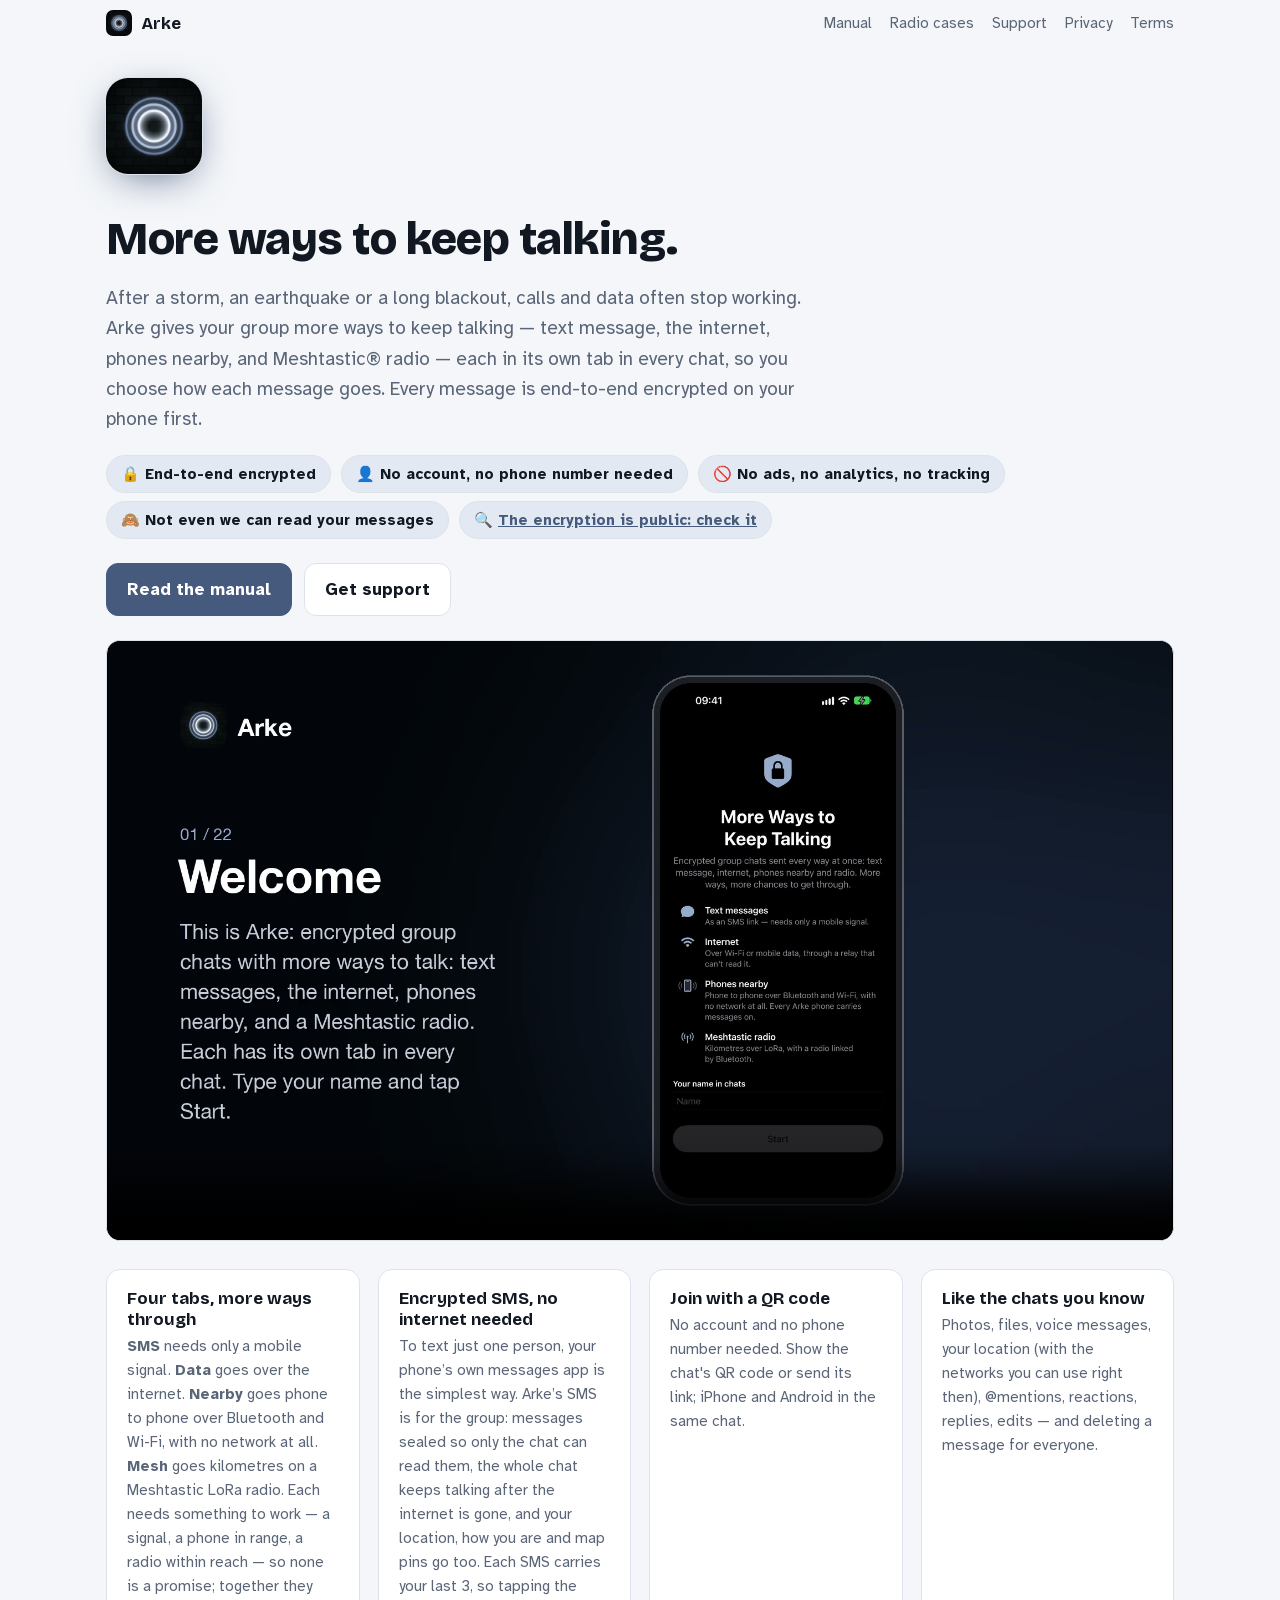
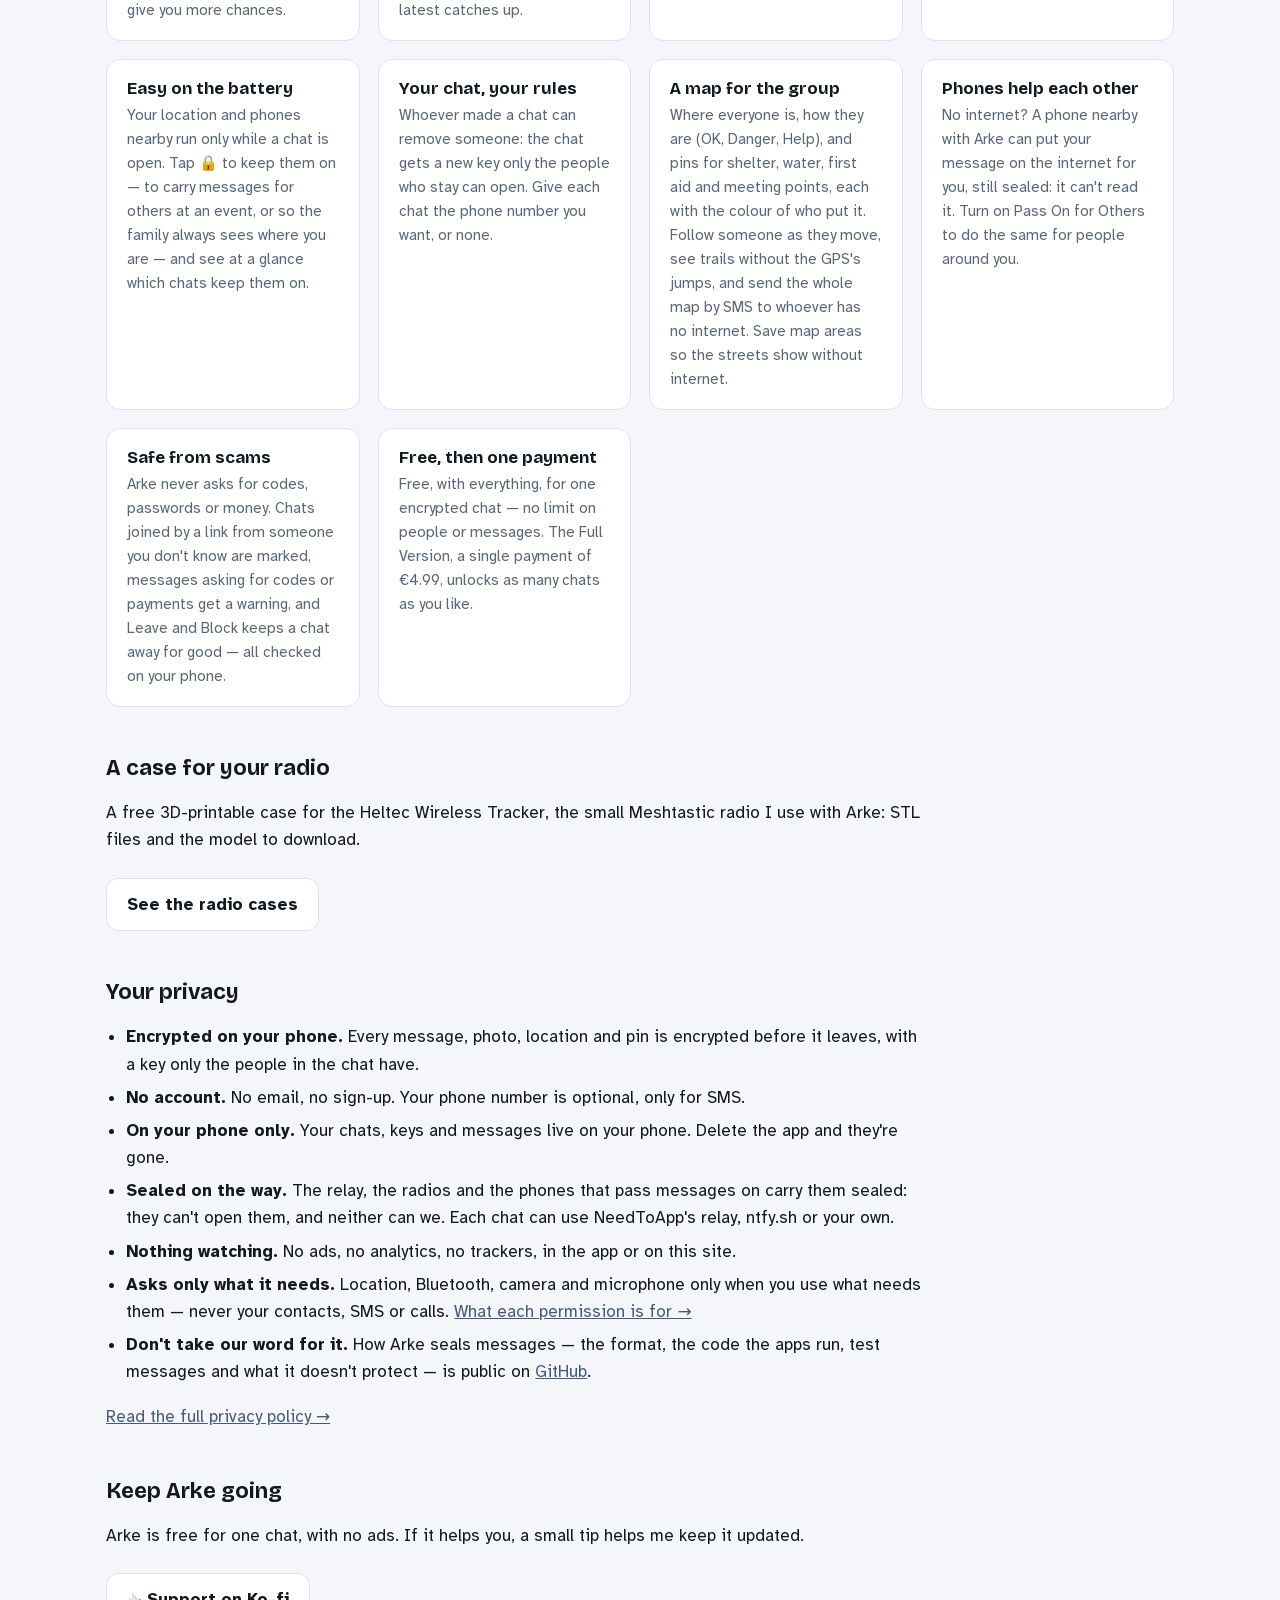
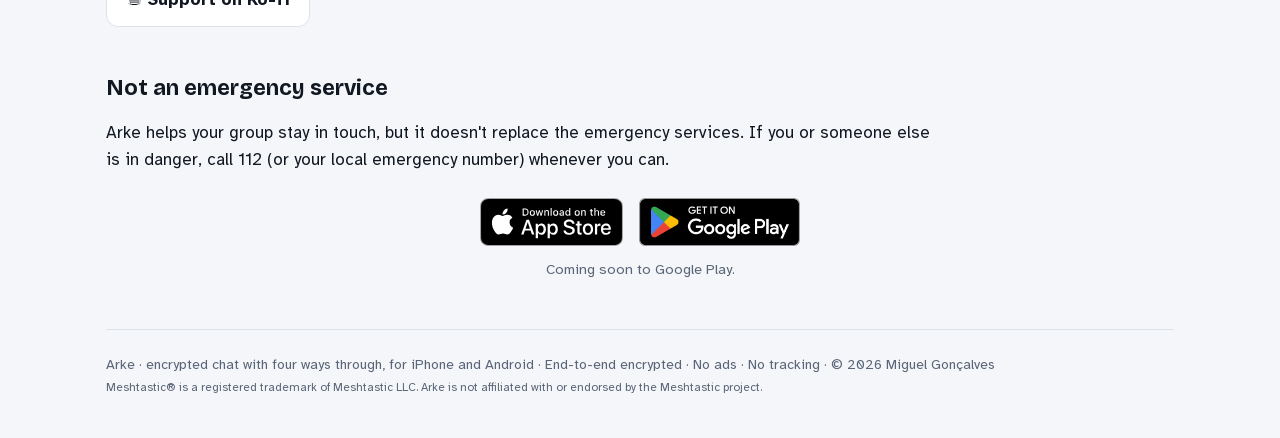
==== commit 6b7327de: "Tour video v23 for Arke 1.1 (22 scenes, about 5½ minutes): safety code, four tabs, the map in depth " ====
--- a/index.html
+++ b/index.html
@@ -41,7 +41,7 @@
   <a class="btn primary" href="manual/">Read the manual</a>
   <a class="btn" href="support/">Get support</a>
 </div>
-<video controls preload="metadata" poster="manual/img/poster.jpg?v=22" src="media/Arke-Tour.mp4?v=22"></video>
+<video controls preload="metadata" poster="manual/img/poster.jpg?v=23" src="media/Arke-Tour.mp4?v=23"></video>
 <div class="grid">
   <div class="card"><h3>Four tabs, more ways through</h3><p><strong>SMS</strong> needs only a mobile signal. <strong>Data</strong> goes over the internet. <strong>Nearby</strong> goes phone to phone over Bluetooth and Wi-Fi, with no network at all. <strong>Mesh</strong> goes kilometres on a Meshtastic LoRa radio. Each needs something to work — a signal, a phone in range, a radio within reach — so none is a promise; together they give you more chances.</p></div>
   <div class="card"><h3>Encrypted SMS, no internet needed</h3><p>To text just one person, your phone’s own messages app is the simplest way. Arke’s SMS is for the group: messages sealed so only the chat can read them, the whole chat keeps talking after the internet is gone, and your location, how you are and map pins go too. Each SMS carries your last 3, so tapping the latest catches up.</p></div>
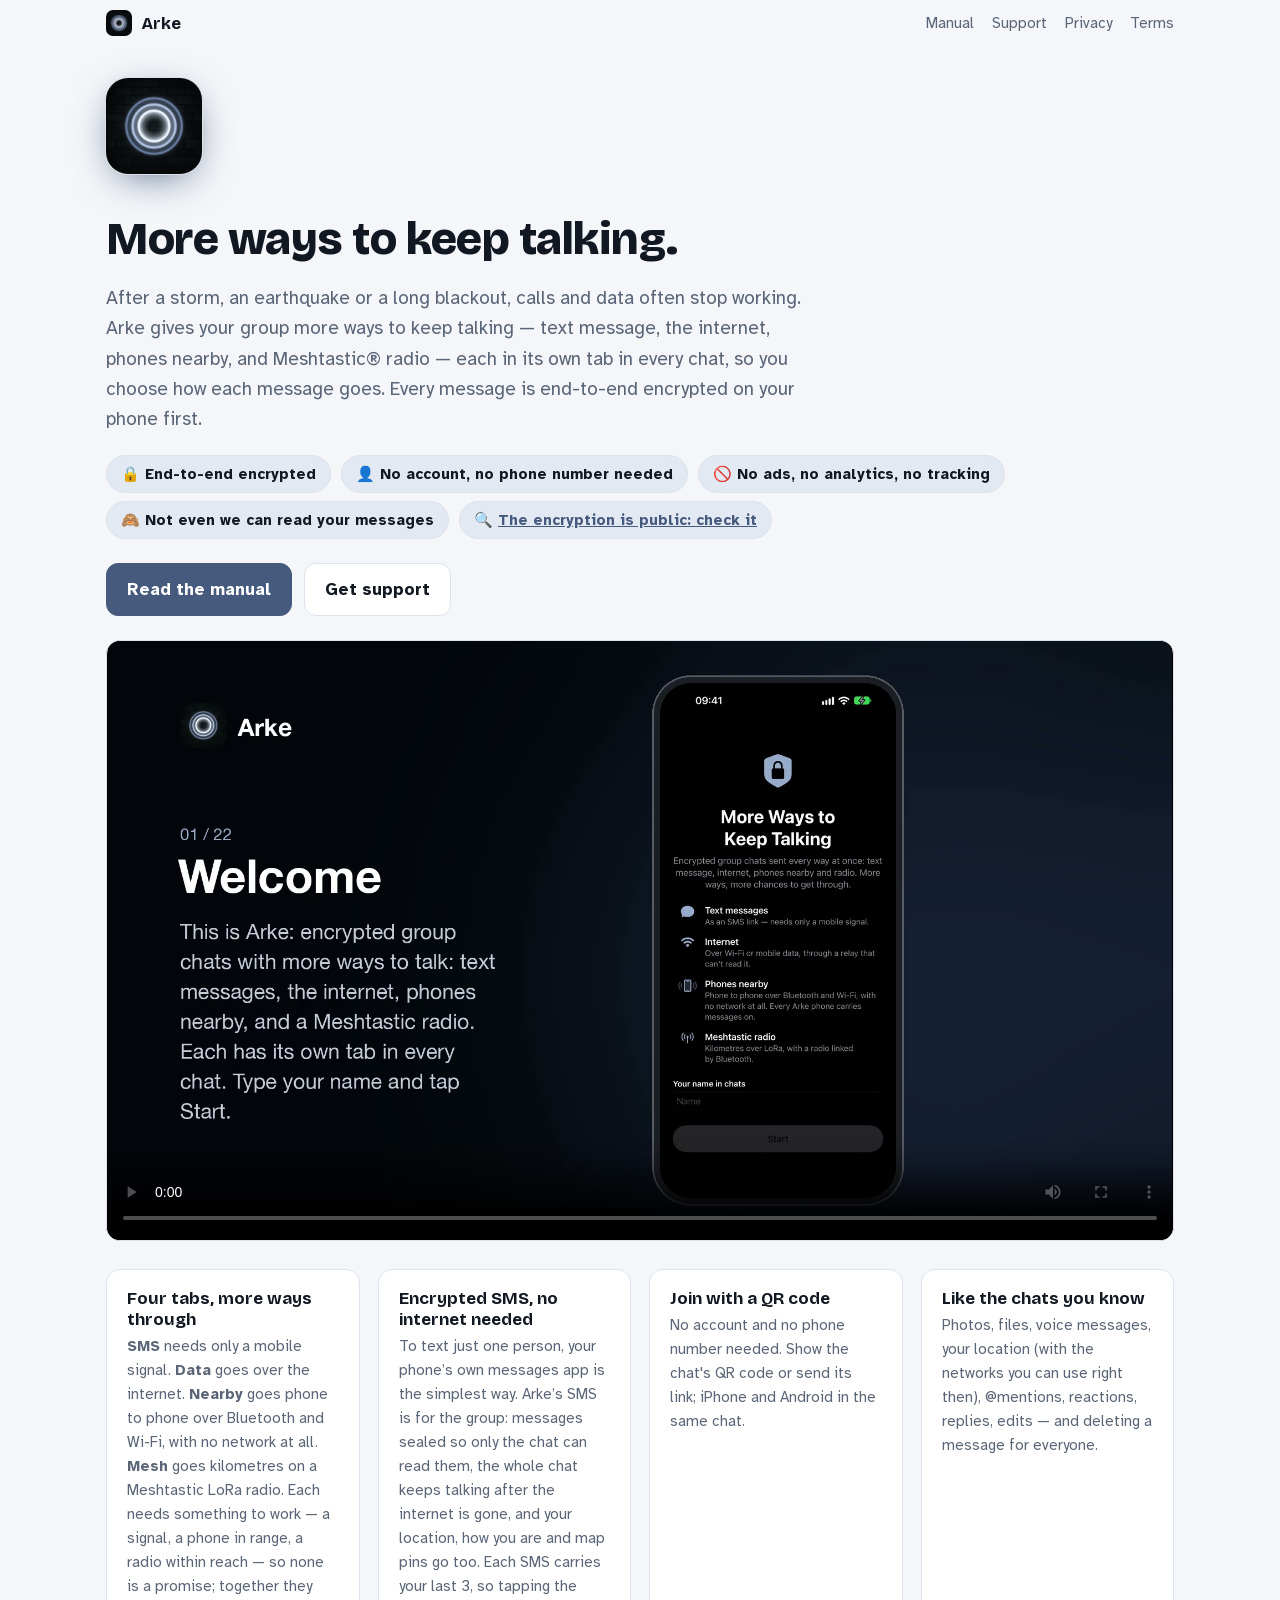
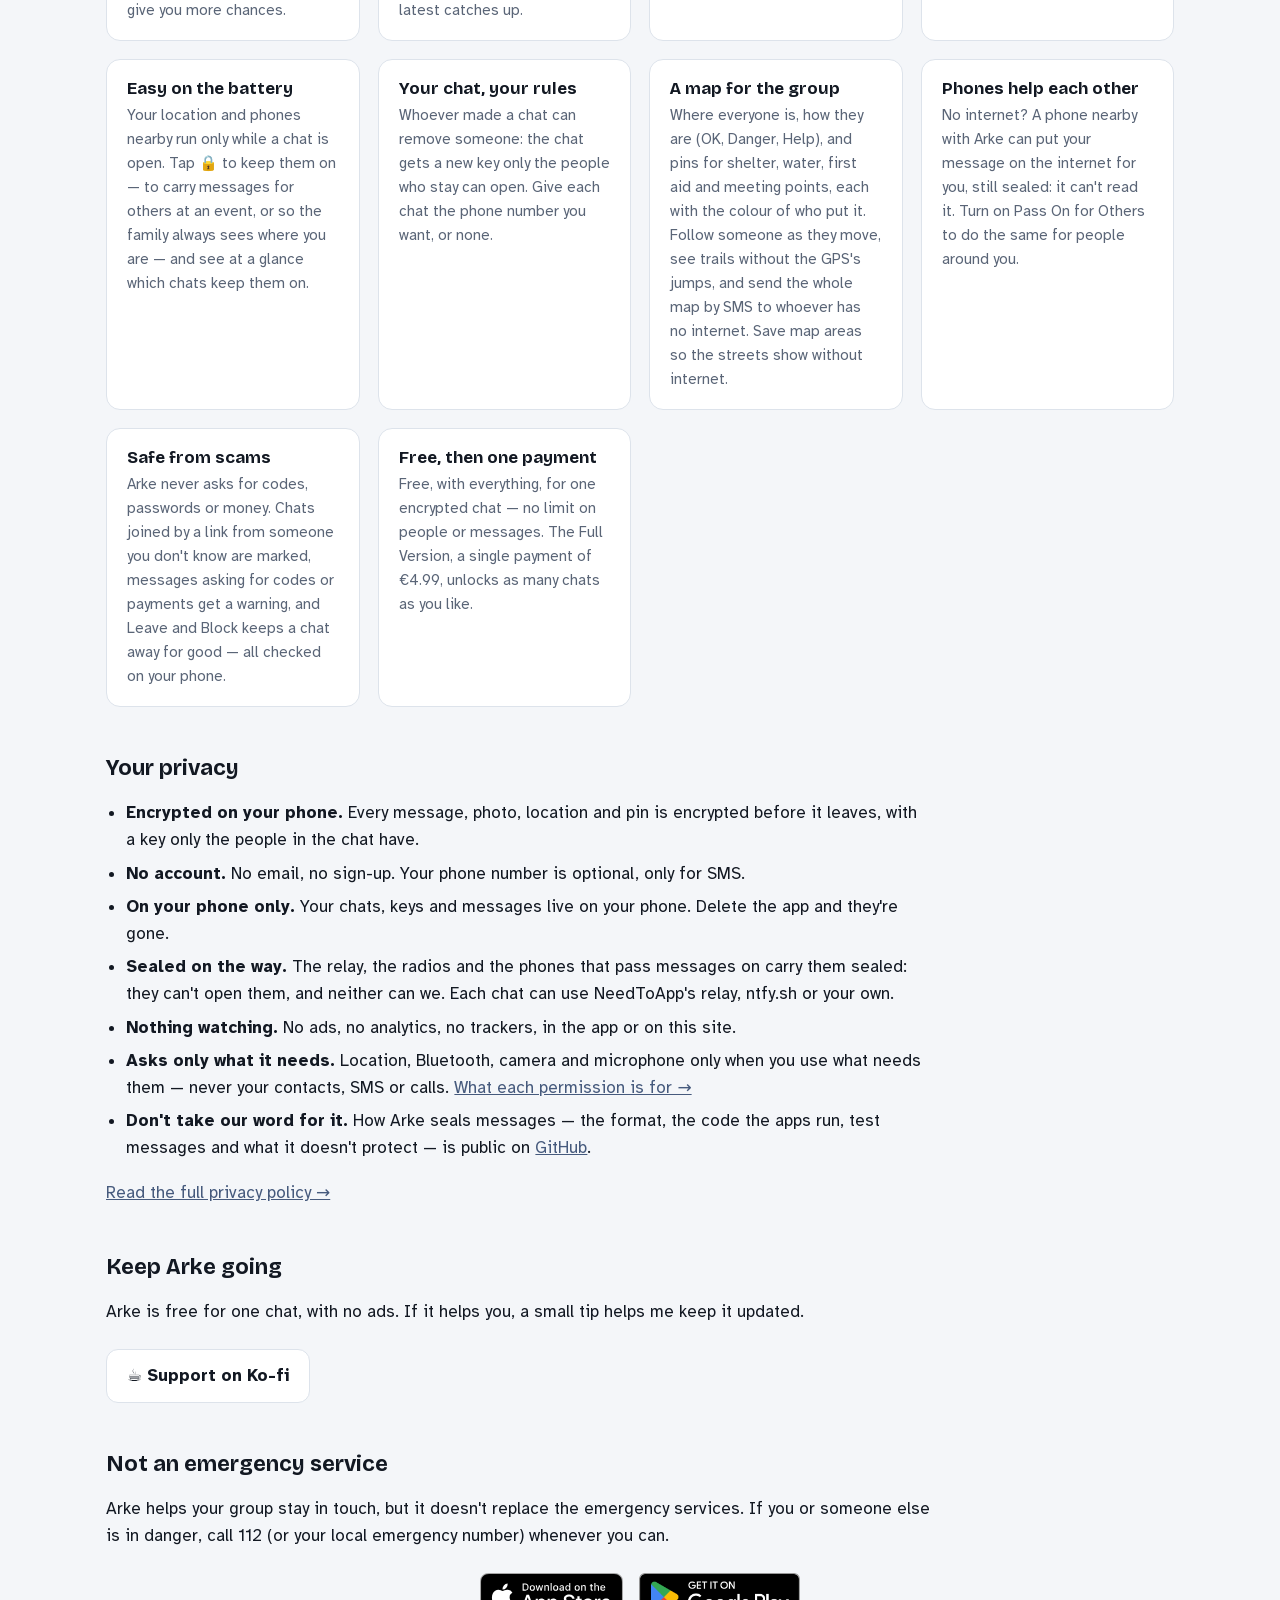
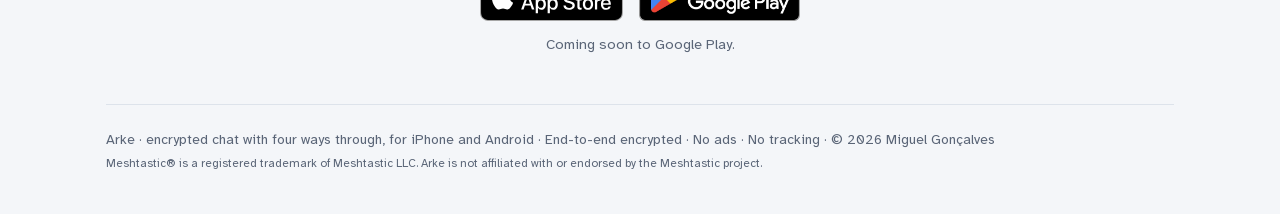
==== commit 8c96aa88: "Remove the radio case page (the case has dimension errors): page, nav links, home section and manual" ====
--- a/index.html
+++ b/index.html
@@ -22,7 +22,6 @@
 <nav class="top">
   <a class="home" href="./"><img src="manual/img/icon.png" alt="">Arke</a>
   <a href="manual/">Manual</a>
-  <a href="cases/">Radio cases</a>
   <a href="support/">Support</a>
   <a href="privacy/">Privacy</a>
   <a href="terms/">Terms</a>
@@ -54,11 +53,6 @@
   <div class="card"><h3>Safe from scams</h3><p>Arke never asks for codes, passwords or money. Chats joined by a link from someone you don't know are marked, messages asking for codes or payments get a warning, and Leave and Block keeps a chat away for good — all checked on your phone.</p></div>
   <div class="card"><h3>Free, then one payment</h3><p>Free, with everything, for one encrypted chat — no limit on people or messages. The Full Version, a single payment of €4.99, unlocks as many chats as you like.</p></div>
 </div>
-<h2>A case for your radio</h2>
-<p>A free 3D-printable case for the Heltec Wireless Tracker, the small Meshtastic radio I use with Arke: STL files and the model to download.</p>
-<div class="buttons">
-  <a class="btn" href="cases/">See the radio cases</a>
-</div>
 <h2 id="privacy">Your privacy</h2>
 <ul class="privacy">
   <li><strong>Encrypted on your phone.</strong> Every message, photo, location and pin is encrypted before it leaves, with a key only the people in the chat have.</li>
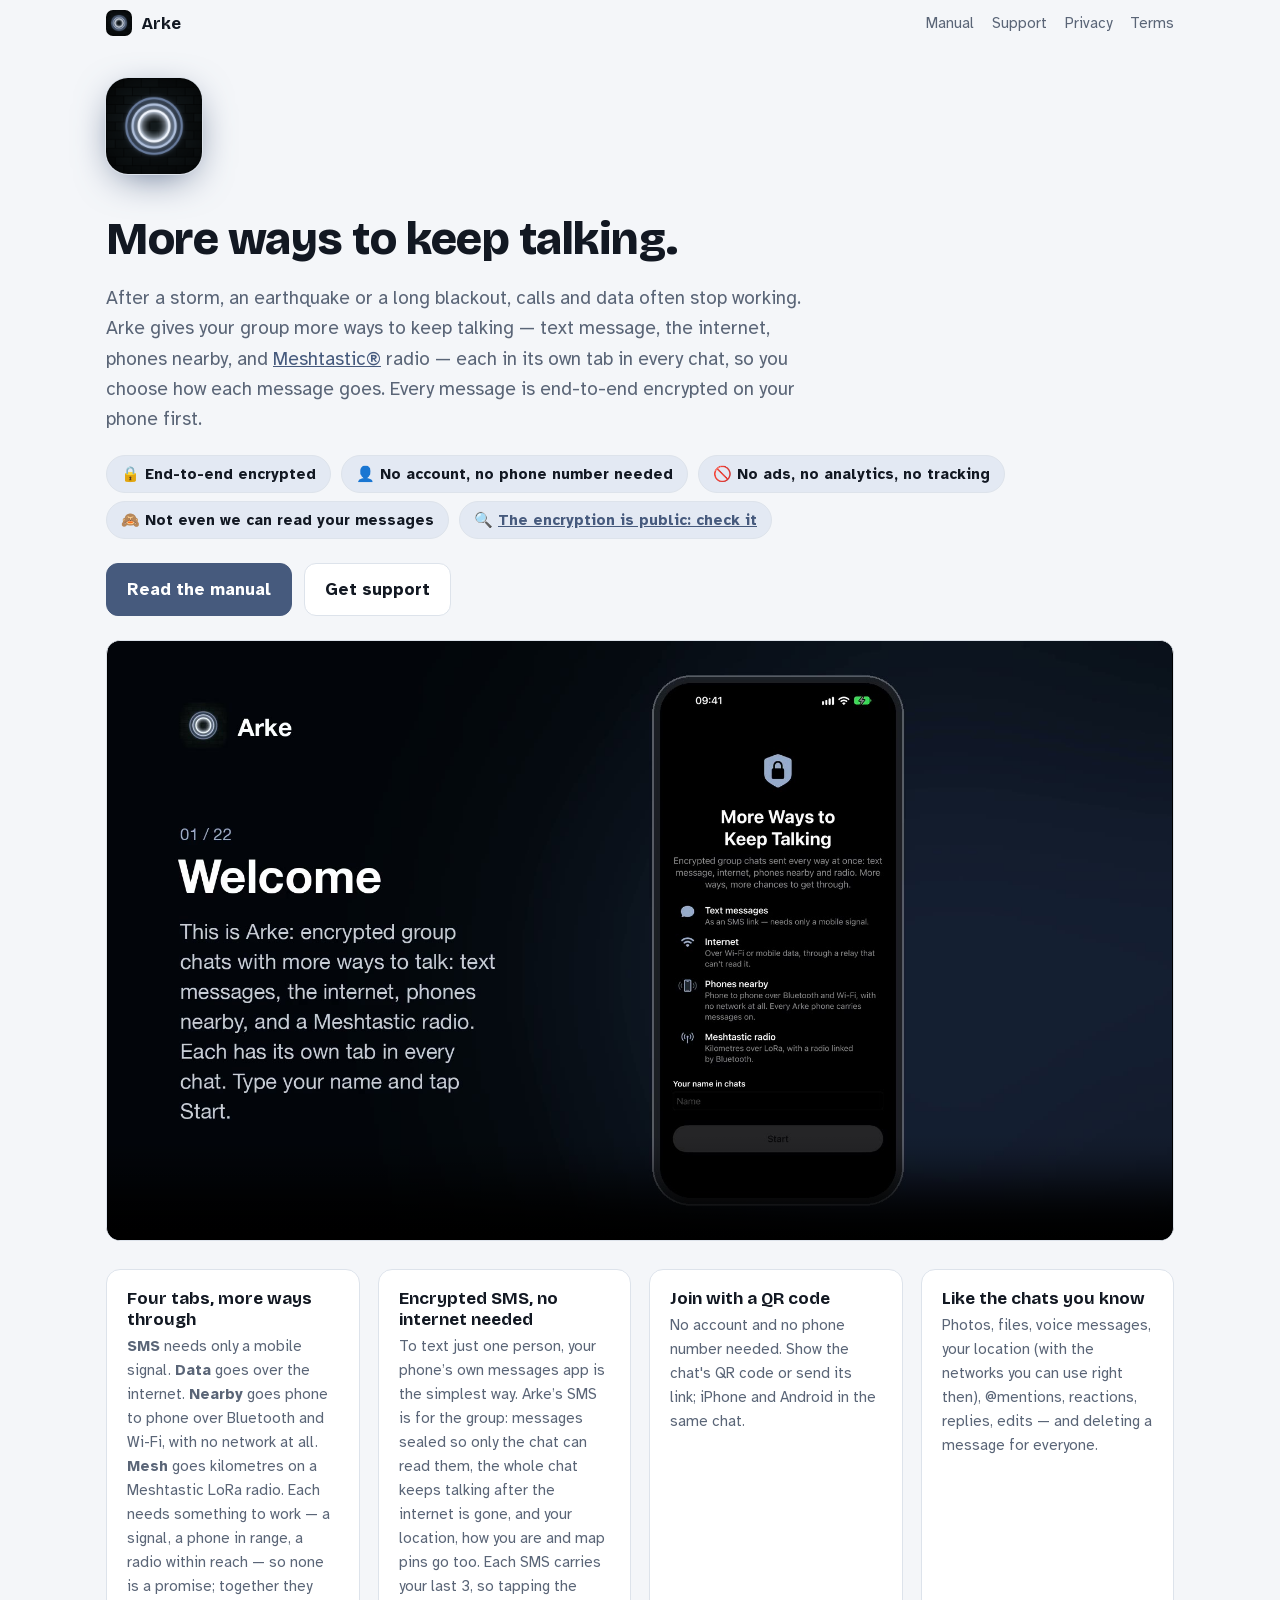
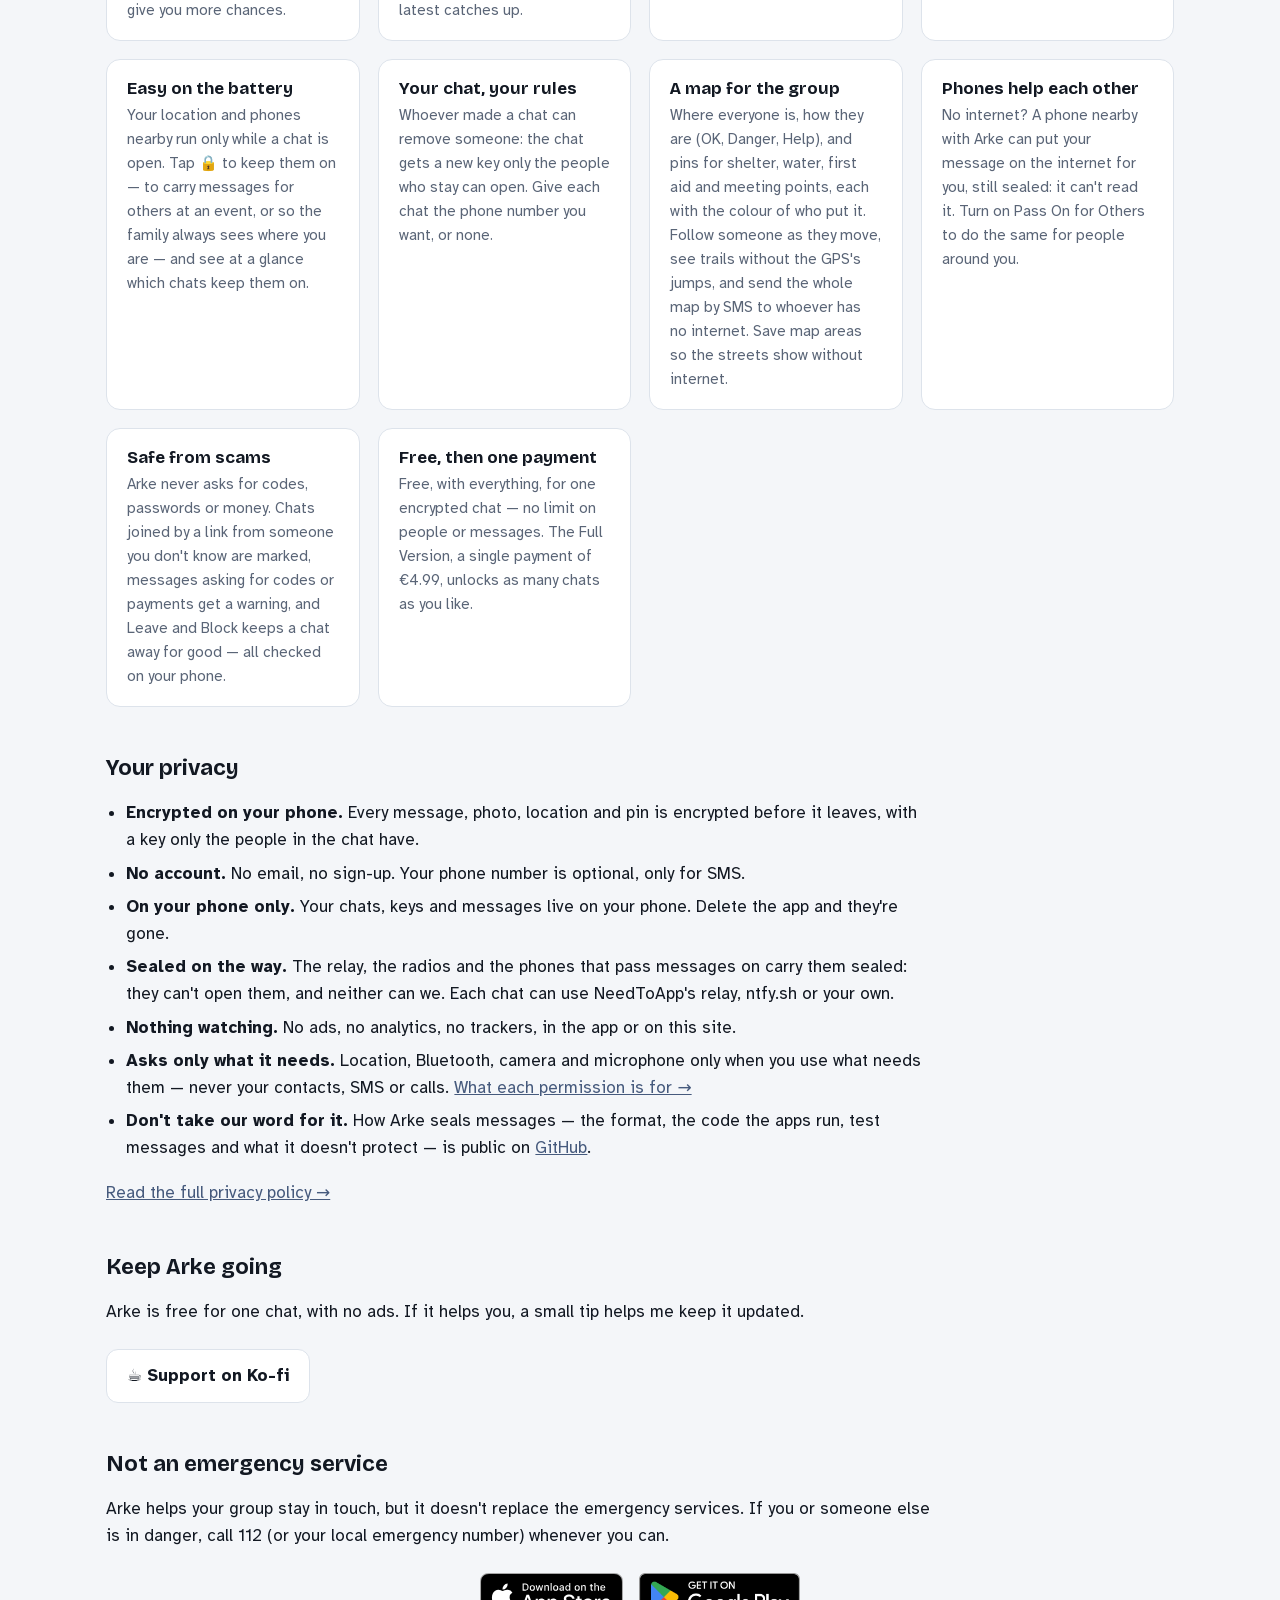
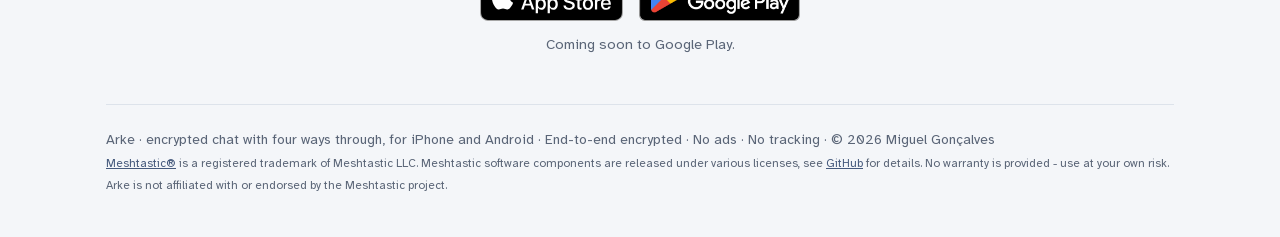
==== commit 55a191c9: "Meshtastic notice: their full attribution statement word for word on every page, links to meshtastic" ====
--- a/index.html
+++ b/index.html
@@ -28,7 +28,7 @@
 </nav>
 <img class="hero-icon" src="manual/img/icon.png" alt="Arke app icon">
 <h1>More ways to keep talking.</h1>
-<p class="lede">After a storm, an earthquake or a long blackout, calls and data often stop working. Arke gives your group more ways to keep talking — text message, the internet, phones nearby, and Meshtastic® radio — each in its own tab in every chat, so you choose how each message goes. Every message is end-to-end encrypted on your phone first.</p>
+<p class="lede">After a storm, an earthquake or a long blackout, calls and data often stop working. Arke gives your group more ways to keep talking — text message, the internet, phones nearby, and <a href="https://meshtastic.org">Meshtastic®</a> radio — each in its own tab in every chat, so you choose how each message goes. Every message is end-to-end encrypted on your phone first.</p>
 <ul class="badges" aria-label="Privacy">
   <li>🔒 End-to-end encrypted</li>
   <li>👤 No account, no phone number needed</li>
@@ -77,7 +77,7 @@
   <span class="store soon" aria-disabled="true"><img class="google" src="media/badges/google-play-badge.png" alt="Get it on Google Play"></span>
   <p class="soon-note">Coming soon to Google Play.</p>
 </div>
-<footer>Arke · encrypted chat with four ways through, for iPhone and Android · End-to-end encrypted · No ads · No tracking · © 2026 Miguel Gonçalves<br><small>Meshtastic® is a registered trademark of Meshtastic LLC. Arke is not affiliated with or endorsed by the Meshtastic project.</small></footer>
+<footer>Arke · encrypted chat with four ways through, for iPhone and Android · End-to-end encrypted · No ads · No tracking · © 2026 Miguel Gonçalves<br><small><a href="https://meshtastic.org">Meshtastic®</a> is a registered trademark of Meshtastic LLC. Meshtastic software components are released under various licenses, see <a href="https://github.com/meshtastic">GitHub</a> for details. No warranty is provided - use at your own risk. Arke is not affiliated with or endorsed by the Meshtastic project.</small></footer>
 </div>
 </body>
 </html>
